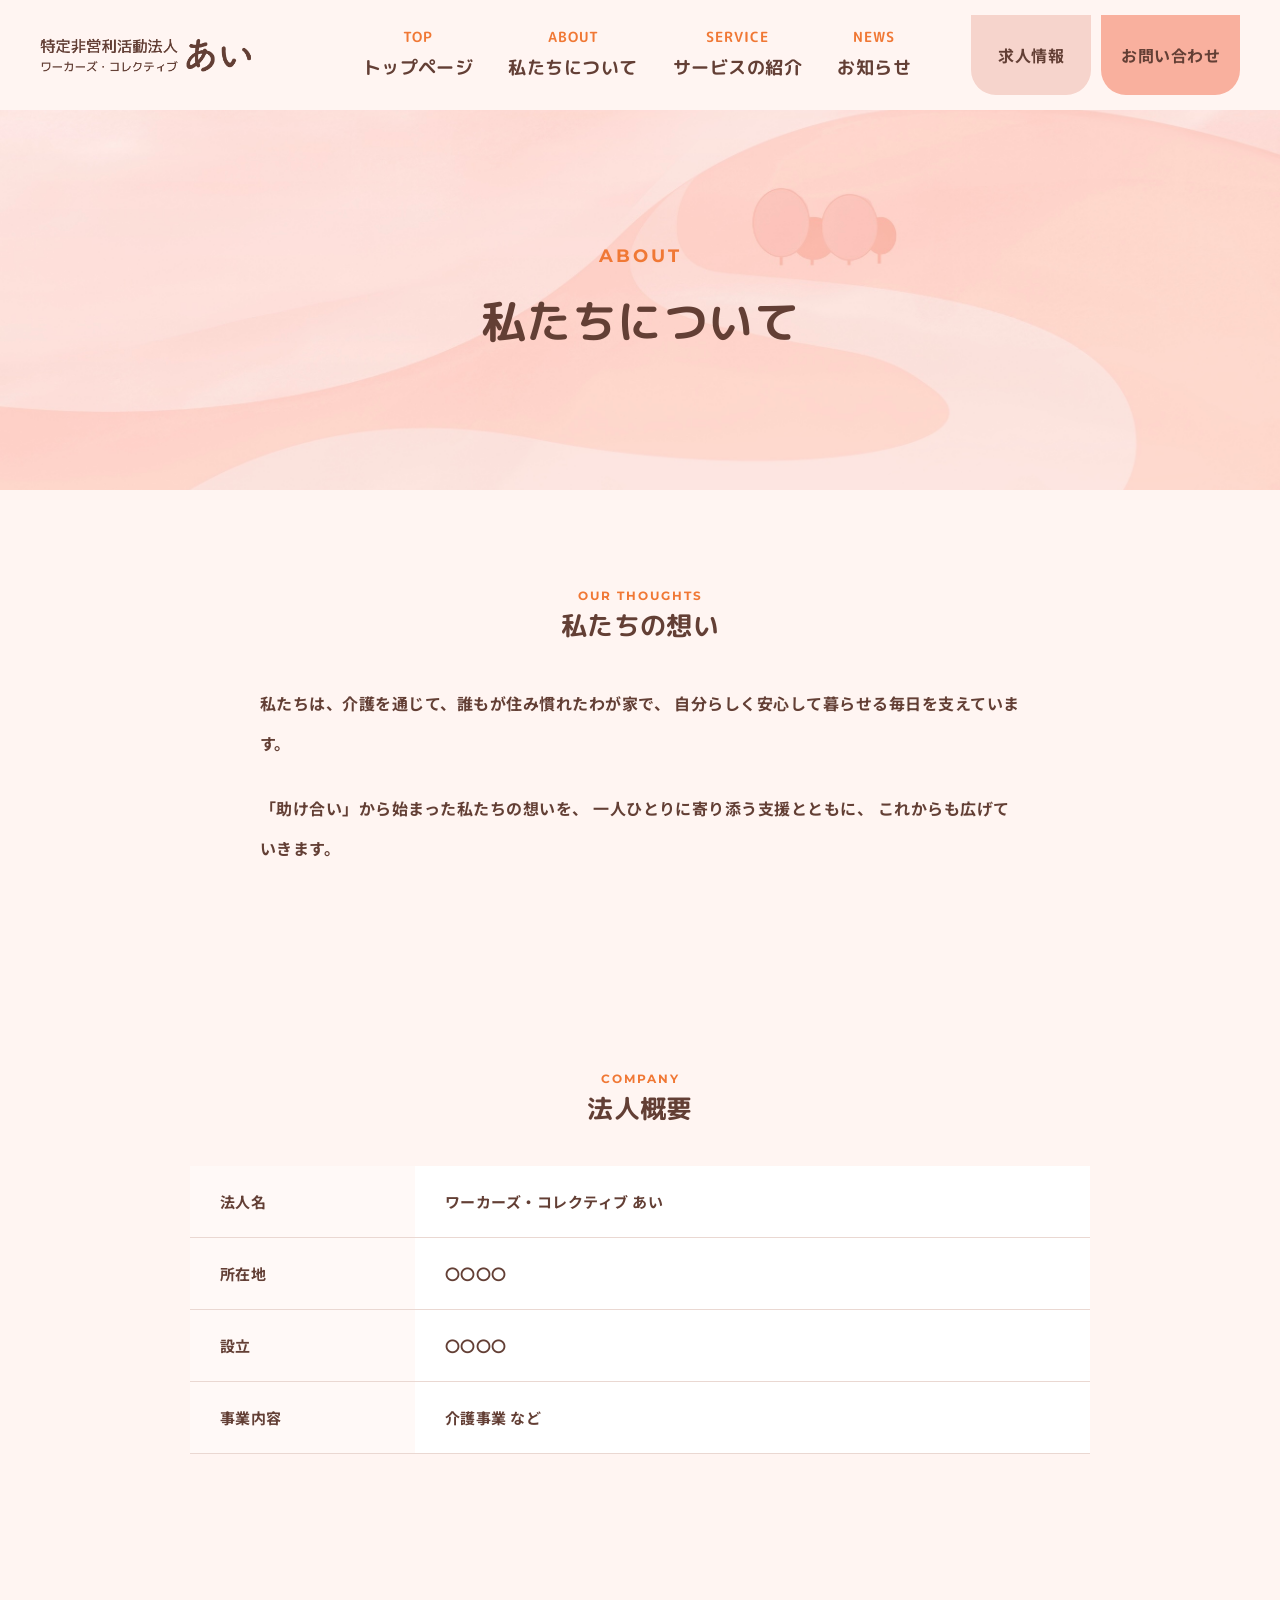
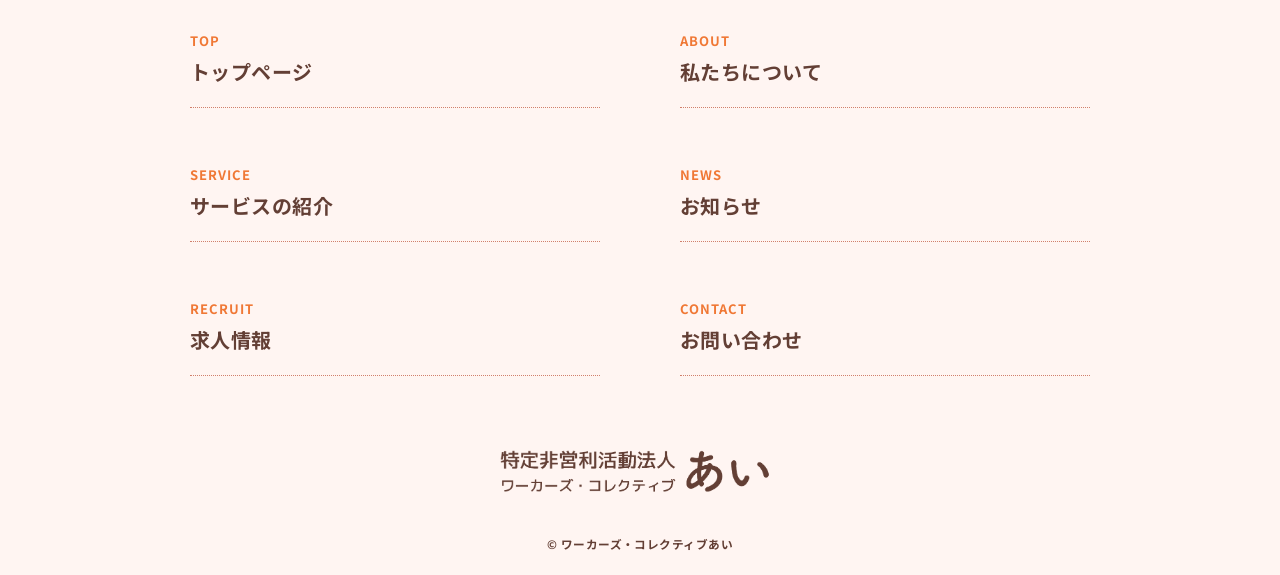
==== about.html @ 305ce53b "11131504" ====
<!DOCTYPE html>
<html>


<head>
    <meta charset="UTF-8">
    <title> 私たちについて | あい | 海老名市の介護サービス</title>
    <meta name="description" content="私たちの想い・事業内容・営業時間・連絡先などを載せています。">
    <meta name="viewport" content="width=device-width">
    <script src="./js/toggle-menu.js"></script>
<script src="./js/fade-in.js" defer></script>
    <link href="./css/common.css" rel="stylesheet">
    <link href="./css/about.css" rel="stylesheet">
    <link href="./css/recruit.css" rel="stylesheet">
    <link rel="preconnect" href="https://fonts.googleapis.com">
    <link rel="preconnect" href="https://fonts.gstatic.com" crossorigin>
<link href="https://fonts.googleapis.com/css2?family=M+PLUS+Rounded+1c:wght@400;500;700&family=Noto+Sans+JP:wght@400;500;700&display=swap" rel="stylesheet">
<link href="https://fonts.googleapis.com/css2?family=Montserrat:wght@400;500;700&family=M+PLUS+Rounded+1c:wght@400;500;700&family=Noto+Sans+JP:wght@400;500;700&display=swap" rel="stylesheet"></head>

<body>


<!-- headerここから -->
<header class="header">
    <div class="header-inner">

        <!-- ロゴ -->
        <a class="header-logo" href="./index.html">
            <img src="./images/index/logo-header.png" alt="あい">
        </a>

        <!-- メニュー本体 -->
        <div class="header-site-menu">
            <nav class="site-menu">
                <ul>
                    <li>
                        <a href="./index.html">
                            <span class="menu-en">TOP</span>
                            <span class="menu-ja">トップページ</span>
                        </a>
                    </li>
                    <li>
                        <a href="./about.html">
                            <span class="menu-en">ABOUT</span>
                            <span class="menu-ja">私たちについて</span>
                        </a>
                    </li>
                    <li>
                        <a href="./service.html">
                            <span class="menu-en">SERVICE</span>
                            <span class="menu-ja">サービスの紹介</span>
                        </a>
                    </li>
                    <li>
                        <a href="./news.html">
                            <span class="menu-en">NEWS</span>
                            <span class="menu-ja">お知らせ</span>
                        </a>
                    </li>
                </ul>
            </nav>
        </div>

        <!-- 求人・お問い合わせボタン -->
        <div class="header-actions">
            <a href="./recruit.html" class="header-action recruit">求人情報</a>
            <a href="./contact.html" class="header-action contact">お問い合わせ</a>

            <!-- スマホ用MENUボタン -->
            <button class="toggle-menu-button" aria-label="メニューを開く" aria-expanded="false">
                <span></span>
                <span></span>
                <span class="menu-label">MENU</span>
            </button>
        </div>

    </div>
</header>
<!-- headerここまで -->


    <!-- mainここから -->

<!-- mainここから -->
<main class="main">

    <!-- ページ上部のイラスト -->
<!-- ページ上部のイラスト・タイトル -->
<section class="about-hero">

    <img
        src="./images/about/bg-about.jpg"
        alt=""
        class="about-hero-image"
    >

    

    <div class="about-hero-title fade-in">
        <span class="about-hero-en fade-in">ABOUT</span>
        <h1>私たちについて</h1>
    </div>

</section>

    <!-- 私たちの想い -->
    <section class="about-message">

        <div class="section-heading fade-in">
            <span class="section-en">OUR THOUGHTS</span>
            <h2>私たちの想い</h2>
        </div>

<div class="about-message-text fade-in">
                <p>
                私たちは、介護を通じて、誰もが住み慣れたわが家で、
                自分らしく安心して暮らせる毎日を支えています。
            </p>

            <p>
                「助け合い」から始まった私たちの想いを、
                一人ひとりに寄り添う支援とともに、
                これからも広げていきます。
            </p>
        </div>

    </section>

    <!-- 法人概要 -->
    <section class="about-company">

        <div class="section-heading fade-in">
            <span class="section-en">COMPANY</span>
            <h2>法人概要</h2>
        </div>

<table class="company-table fade-in">
            <tr>
                <th>法人名</th>
                <td>ワーカーズ・コレクティブ あい</td>
            </tr>
            <tr>
                <th>所在地</th>
                <td>〇〇〇〇</td>
            </tr>
            <tr>
                <th>設立</th>
                <td>〇〇〇〇</td>
            </tr>
            <tr>
                <th>事業内容</th>
                <td>介護事業 など</td>
            </tr>
        </table>

    </section>

</main>
<!-- mainここまで -->

    <!-- mainここまで -->


<!-- footerここから -->
<footer class="footer">

    <!-- サイトマップ -->
    <nav class="footer-sitemap">
        <ul>
            <li>
                <a href="./index.html">
                    <span class="footer-en">TOP</span>
                    <span class="footer-ja">トップページ</span>
                </a>
            </li>

            <li>
                <a href="./about.html">
                    <span class="footer-en">ABOUT</span>
                    <span class="footer-ja">私たちについて</span>
                </a>
            </li>

            <li>
                <a href="./service.html">
                    <span class="footer-en">SERVICE</span>
                    <span class="footer-ja">サービスの紹介</span>
                </a>
            </li>

            <li>
                <a href="./news.html">
                    <span class="footer-en">NEWS</span>
                    <span class="footer-ja">お知らせ</span>
                </a>
            </li>

            <li>
                <a href="./recruit.html">
                    <span class="footer-en">RECRUIT</span>
                    <span class="footer-ja">求人情報</span>
                </a>
            </li>

            <li>
                <a href="./contact.html">
                    <span class="footer-en">CONTACT</span>
                    <span class="footer-ja">お問い合わせ</span>
                </a>
            </li>
        </ul>
    </nav>

    <!-- ロゴ -->
    <a class="footer-logo" href="./index.html">
            <img src="./images/index/logo-header.png" alt="あい">
    </a>

    <!-- コピーライト -->
    <p class="copyright">
        <small>&copy; ワーカーズ・コレクティブあい</small>
    </p>

</footer>
<!-- footerここまで -->
</body>

</html>
---- css/common.css ----
@charset "utf-8";

/* 基本設定 */
*,
::before,
::after {
  padding: 0;
  margin: 0;
  box-sizing: border-box;
}

ul,
ol {
  list-style: none;
}

a {
  color: inherit;
  text-decoration: none;
}

body {
  font-family: "Noto Sans JP", sans-serif;
  font-size: 16px;
  color: #633F35;
  line-height: 1;
  background-color: #FFF5F2;
  font-weight: 700;
  letter-spacing: 0.03em;
}

img {
  max-width: 100%;
}

/* ヘッダー */
.header-inner {
  max-width: 1200px;
  height: 110px;
  margin-left: auto;
  margin-right: auto;
  padding-left: 40px;
  padding-right: 40px;
  display: flex;
  justify-content: space-between;
  align-items: center;
}

.toggle-menu-button {
  display: none;
}

.header-logo {
  display: block;
  width: 220px;
}

.site-menu ul {
  display: flex;
  align-items: center;
}

.site-menu ul li {
  margin-left: 10px;
  margin-right: 10px;
}

/* 右上のボタン共通 */
.site-menu .nav-button {
  display: flex;
  align-items: center;
  justify-content: center;

  height: 80px;
  padding: 0 20px;

  color: #ffffff;
  border-radius: 0 0 30px 30px;

  margin-left: 0;
  margin-right: 0;
}

/* メニュー項目の隙間 */
.site-menu ul {
  display: flex;
  gap: 20px;
}

/* 求人情報 */
.site-menu .recruit {
  background-color: #633F35;
}

/* お問い合わせ */
.site-menu .contact {
  background-color: #FFCC20;
  color: #633F35;
}

/* メニューバー */
.site-menu {
  font-family: "M PLUS Rounded 1c", sans-serif;
    font-weight:600;
}

/* 見出し */
h1,
h2,
h3,
h4 {
  font-family: "M PLUS Rounded 1c", sans-serif;
}

/* メニューバーの文字を折り返さない */
.site-menu a {
  white-space: nowrap;
  font-size: 15px;
}

@media (max-width: 1400px) {
  .site-menu ul li {
    margin-left: 5px;
    margin-right: 5px;
  }

  .site-menu .nav-button {
    padding: 0 12px;
  }
}

/* フッター */
.footer {
  color: #633F35;
  background-color: #FFF5F2;
  padding: 60px 30px 25px;
  display: flex;
  flex-direction: column;
  align-items: center;
}

/* サイトマップ */
.footer-sitemap {
  width: 100%;
  max-width: 1000px;
  margin: 0 auto;
}

.footer-sitemap ul {
  display: flex;
  flex-direction: column;
  width: 100%;
}

.footer-sitemap li {
  width: 100%;
  border-bottom: 5px dotted #d1806c;
}

.footer-sitemap a {
  display: flex;
  flex-direction: column;
  padding: 25px 0;
}

/* 英語の小見出し */
.footer-en {
  color: #F07835;
  font-size: 14px;
  font-weight: bold;
  letter-spacing: 1px;
  margin-bottom: 10px;
}

/* 日本語のタイトル */
.header-site-menu .menu-ja {
    color: #633F35;
    font-size: 18px;
    font-weight: bold;
    line-height: 1.5;
}

/* フッターロゴ */
.footer-logo {
  display: block;
  width: 235px;
  margin-top: 50px;
}

/* コピーライト */
.copyright {
  font-size: 14px;
  font-weight: bold;
  margin-top: 30px;
  text-align: center;
}

/* スマートフォン対応 */
@media (max-width: 1100px) {

  /* ヘッダー */
  .header {
    position: fixed;
    top: 0;
    left: 0;
    width: 100%;
    height: 100px;
    z-index: 100;
    background-color: #ffffff;
  }

  .header-inner {
    display: flex;
    align-items: center;
    justify-content: space-between;
    height: 100px;
    padding: 0 5px 0 15px;
    position: relative;
  }

  /* ロゴ */
  .header-logo {
    display: block;
width: 180px;
    flex-shrink: 1;
  }

  .header-logo img {
    display: block;
    width: 100%;
    height: auto;
  }

  /* 右上の3つのボタン */
  .header-actions {
    display: flex;
    align-items: stretch;
    gap: 4px;
    height: 100px;
    flex-shrink: 0;
    position: relative;
    z-index: 101;
  }

  .header-action,
  .toggle-menu-button {
width: 60px;
    height: 100px;
    display: flex;
    align-items: center;
    justify-content: center;
    flex-direction: column;
    margin: 0;
    padding: 5px;
    border: none;
    border-radius: 0 0 15px 15px;
    color: #ffffff;
    font-size: 11px;
    font-weight: bold;
    text-align: center;
    text-decoration: none;
    box-sizing: border-box;
    cursor: pointer;
  }

  /* 求人情報 */
  .header-action.recruit {
    background-color: #F3A28F;
  }

  /* お問い合わせ */
  .header-action.contact {
    background-color: #E77870;
  }

  /* MENUボタン */
  .toggle-menu-button {
    background-color: #633F35;
    gap: 6px;
  }

  /* MENUボタンの2本線 */
  .toggle-menu-button span:not(.menu-label) {
    display: block;
    width: 22px;
    height: 2px;
    background-color: #ffffff;
    transition: transform 0.3s ease;
  }

  /* MENUの文字 */
  .toggle-menu-button .menu-label {
    display: block;
    font-size: 11px;
    line-height: 1;
  }

  /* メニューを開いたとき、2本線を×にする */
  .toggle-menu-button.is-show span:nth-child(1) {
    transform: translateY(4px) rotate(45deg);
  }

  .toggle-menu-button.is-show span:nth-child(2) {
    transform: translateY(-4px) rotate(-45deg);
  }

  /* MENUをCLOSEに変更 */
  .toggle-menu-button.is-show .menu-label {
    font-size: 0;
  }

  .toggle-menu-button.is-show .menu-label::after {
    content: "CLOSE";
    font-size: 10px;
  }

/* 開いたときのメニュー */
/* メニュー本体 */
.header-site-menu {
    display: block;
    position: fixed;
    top: 110px;
    left: 0;
    right: 0;
    bottom: 0;
    overflow-y: auto;
    background-color: #FFF5F2;
    z-index: 90;
    padding: 40px 16px 25px;

    /* 最初は透明で隠す */
    opacity: 0;
    visibility: hidden;
    pointer-events: none;

    /* ゆっくり透明度を変える */
    transition:
        opacity 0.7s ease,
        visibility 0.7s ease;
}

/* メニューを開いた状態 */
.header-site-menu.is-show {
    opacity: 1;
    visibility: visible;
    pointer-events: auto;
}

/* 白い角丸パネル */
.header-site-menu .site-menu {
    background-color: #ffffff;
    border-radius: 35px;
    padding: 25px 25px 30px;
    min-height: 100%;
}

/* メニュー項目 */
.header-site-menu .site-menu ul {
    display: flex;
    flex-direction: column;
    align-items: stretch;
    gap: 0;
}

/* 各項目 */
.header-site-menu .site-menu li {
    width: 100%;
    text-align: left;
    border-bottom: 5px dotted #d1806c;
}


/* メニューのリンク */
.header-site-menu .site-menu a {
    display: flex;
    flex-direction: column;
    padding: 15px 0;
    text-decoration: none;
}

/* 英語の小見出し */
.header-site-menu .menu-en {
    color: #F07835;
    font-size: 14px;
    font-weight: bold;
    letter-spacing: 1px;
    margin-bottom: 10px;
}

/* 日本語のタイトル */
.header-site-menu .menu-ja {
    color: #633F35;
    font-size: 18px;
    font-weight: bold;
    line-height: 1.5;
}

/* メニュー内の求人・お問い合わせボタンは隠す */
.header-site-menu .nav-button {
    display: none;
}
  /* ヘッダー固定分の余白 */
  main {
    padding-top: 100px;
  }

/* フッター */
.footer {
  padding: 40px 25px 20px;
}

.footer-logo {
  width: 180px;
  margin-top: 40px;
}

.footer-en {
  font-size: 12px;
}

.footer-ja {
  font-size: 20px;
}

.copyright {
  font-size: 12px;
  margin-top: 25px;
}
}


/* フッター：サイトマップ */
.footer-sitemap {
  width: 100%;
  max-width: 1000px;
  margin: 0 auto;
}

.footer-sitemap ul {
  display: grid;
  grid-template-columns: 1fr 1fr;
  column-gap: 60px;
  row-gap: 40px;
  width: 100%;
}

.footer-sitemap li {
  position: relative;
  border-bottom: 1px dotted #d1806c;
}

.footer-sitemap a {
  display: flex;
  flex-direction: column;
  padding: 20px 0;
}

/* 英語の見出し */
.footer-en {
  color: #F07835;
  font-size: 14px;
  font-weight: bold;
  letter-spacing: 1px;
  margin-bottom: 10px;
}

/* 日本語の見出し */
.footer-ja {
  color: #633F35;
  font-size: 23px;
  font-weight: bold;
  line-height: 1.5;
}

/* フッターロゴ */
.footer-logo {
  display: block;
  width: 280px;
  max-width: 80%;
  margin: 60px auto 0;
}

.footer-logo img {
  display: block;
  width: 100%;
  height: auto;
}

/* コピーライト */
.copyright {
  margin-top: 30px;
  text-align: center;
  font-size: 14px;
}

/* スマートフォン */
@media (max-width: 800px) {
  .footer {
    padding: 40px 25px 20px;
  }

  .footer-sitemap ul {
    column-gap: 25px;
    row-gap: 25px;
  }

  .footer-sitemap a {
    padding: 15px 0;
  }

  .footer-en {
    font-size: 12px;
  }

  .footer-ja {
    font-size: 16px;
  }

  .footer-logo {
    width: 220px;
    margin-top: 40px;
  }

  .copyright {
    font-size: 12px;
  }
}

/* フッターのサイトマップ調整 */
.footer-sitemap {
  max-width: 1350px;
  width: 100%;
}

/* 左右2列の幅と間隔 */
.footer-sitemap ul {
  grid-template-columns: 1fr 1fr;
  column-gap: 80px;
}

/* 英語の見出し */
.footer-en {
  font-size: 13px;
}

/* 日本語の見出し */
.footer-ja {
  font-size: 20px;
}

/* スマホ表示 */
@media (max-width: 800px) {
  .footer-sitemap {
    width: 100%;
  }

  .footer-sitemap ul {
    column-gap: 20px;
  }

  .footer-ja {
    font-size: 16px;
  }
}

/* フッターのサイトマップ：左右に余白を戻す */
.footer-sitemap {
  width: calc(100% - 80px);
  max-width: 900px;
  margin-left: auto;
  margin-right: auto;
}

/* スマホ */
@media (max-width: 800px) {
  .footer-sitemap {
    width: calc(100% - 40px);
  }
}

/* PC版ヘッダー */
@media (min-width: 1101px) {

  /* ヘッダー全体 */
  .header-inner {
    display: flex;
    align-items: center;
    justify-content: space-between;

    width: 100%;
    max-width: 1800px;
    height: 110px;

    margin: 0 auto;
    padding: 0 40px;
    gap: 25px;
  }

  /* ロゴ */
  .header-logo {
    display: block;
    width: 220px;
    flex-shrink: 0;
  }

  .header-logo img {
    display: block;
    width: 100%;
    height: auto;
  }

/* PC版メニュー本体 */
.header-site-menu {
  display: block;
  flex: 1;
  min-width: 0;
}

  /* メニュー項目 */
  .header-site-menu .site-menu ul {
    display: flex;
    align-items: center;
    justify-content: space-around;
    gap: 20px;
  }

  /* メニューリンク */
  .header-site-menu .site-menu a {
    display: flex;
    flex-direction: column;
    align-items: center;
    justify-content: center;

    white-space: nowrap;
    font-size: 16px;
  }

  /* 英語の見出し */
  .header-site-menu .menu-en {
    color: #F07835;
    font-size: 14px;
    font-weight: 700;
    letter-spacing: 1px;
    margin-bottom: 10px;
  }

  /* 日本語の見出し */
  .header-site-menu .menu-ja {
    color: #633F35;
    font-size: 18px;
    font-weight: 700;
    line-height: 1.5;
  }

/* PC版：求人・お問い合わせボタンを表示 */
.header-actions {
  display: flex;
  align-items: center;
  gap: 10px;
  flex-shrink: 0;
}

  /* PC用の求人・お問い合わせボタン */
  .header-site-menu .nav-button {
    display: flex;
    align-items: center;
    justify-content: center;

    height: 80px;
    padding: 0 20px;

    white-space: nowrap;
    font-size: 16px;

    border-radius: 0 0 30px 30px;
  }

  /* 求人情報 */
  .header-site-menu .nav-button.recruit {
    background-color: #633F35;
    color: #ffffff;
  }

  /* お問い合わせ */
  .header-site-menu .nav-button.contact {
    background-color: #FFCC20;
    color: #633F35;
  }

  /* PCではMENUボタンを非表示 */
  .toggle-menu-button {
    display: none;
  }

}

/* スマホ：メニュー内の求人・お問い合わせボタンを非表示 */
@media (max-width: 1100px) {
  .header-site-menu .nav-button {
    display: none !important;
  }
}



/* PC版：求人・お問い合わせボタン */
@media (min-width: 1101px) {
  .header-site-menu .nav-button {
    display: flex;
  }
}

/* スマホ版：スマホ用ボタンを表示 */
@media (max-width: 1100px) {
  .header-actions {
    display: flex;
  }

  .header-site-menu .nav-button {
    display: none !important;
  }
}

/* PC版：求人情報・お問い合わせボタン */
@media (min-width: 1101px) {

  .header-actions {
    display: flex;
    align-items: center;
    gap: 10px;
  }

  .header-action {
    display: flex;
    align-items: center;
    justify-content: center;

    height: 80px;
    min-width: 120px;
    padding: 0 20px;

    border-radius: 0 0 25px 25px;

    font-size: 16px;
    font-weight: bold;
    white-space: nowrap;
  }

  /* 求人情報 */
  .header-action.recruit {
    background-color: #F6D4CC;
    color:#633F35;
  }

  /* お問い合わせ */
  .header-action.contact {
    background-color: #F9B09E;
    color: #633F35;
  }

}

/* PC版：メニュー部分を横スクロール可能にする */
@media (min-width: 1101px) {

  .header-site-menu {
    flex: 0 1 auto;
    min-width: 0;
    margin-left: auto;
    margin-right: 30px;

    overflow-x: auto;
    overflow-y: hidden;

    /* スクロールバーを非表示 */
    scrollbar-width: none;
  }

  /* Chrome・Edgeなど */
  .header-site-menu::-webkit-scrollbar {
    display: none;
  }

.header-site-menu .site-menu ul {
    display: flex;
    justify-content: flex-start;
    gap: 25px;

    width: max-content;
    min-width: 0;
    flex-wrap: nowrap;
}

  .header-site-menu .site-menu li {
    flex-shrink: 0;
  }

}
---- css/about.css ----
@charset "utf-8";

.title {
  height: 310px;
  background-image: url(../images/about/bg-main2.jpg);
  background-repeat: no-repeat;
  background-size: cover;
  display: flex;
  flex-direction: column;
  justify-content: center;
  align-items: center;
  color: #4211ae;
  text-shadow: 1px 1px 10px #dde7eb;
}

.title h1 {
  font-size: 32px;
  font-weight: bold;
}

.title p {
  font-size: 14px;
  margin-top: 15px;
}

.about {
  display: flex;
  justify-content: space-between;
  width: 930px;
  max-width: 90%;
  margin-top: 100px;
  margin-left: auto;
  margin-right: auto;
  margin-bottom: 100px;
}

.about img {
  width: 456px;
  height: 546px;
}

.about-text {
  max-width: 500px;
  margin-right: 40px;
  margin-top: 15px;
}

.about-text h2 {
  font-size: 22px;
  font-weight: bold;
}

.about-text h2::after {
  content: '';
  display: block;
  width: 36px;
  height: 3px;
  background-color: #230484;
  margin-top: 20px;
}

.about-text p {
  font-size: 15px;
  line-height: 27px;
  margin-top: 25px;
}

@media (max-width: 800px) {
  .about {
    margin-right: 0;
    display: block;
    margin-top: 100px;
  }

  .about-text {
    margin-top: 50px;
    margin-bottom: 50px;
  }

  .about img {
    width: 90%;
    height: auto;
  }

  .about-text p {
    margin-top: 30px;
  }
}


/* =========================
   ページ上部のイラスト・タイトル
========================= */

.about-hero {
    position: relative;
    width: 100%;
    height: 380px;
    overflow: hidden;
}

.about-hero img {
    width: 100%;
    height: 100%;
    object-fit: cover;
    object-position: center;
    display: block;
}

/* タイトル */
.about-hero-title {
    position: absolute;
    top: 50%;
    left: 50%;
    transform: translate(-50%, calc(-50% + 30px));
    z-index: 2;
    width: 90%;
    text-align: center;
    color: #633F35;
}

/* 英語タイトル */
.about-hero-en {
    display: block;
    font-family: 'Montserrat', sans-serif;
    font-size: 18px;
    font-weight: 700;
    letter-spacing: 3px;
    margin-bottom: 25px;
    color:#F07835;
}


/* 日本語タイトル */
.about-hero-title h1 {
    font-family: 'M PLUS Rounded 1c', sans-serif;
    font-size: clamp(30px, 3.5vw, 52px);
    font-weight: 700;
    line-height: 1.4;
}

/* =========================
   セクション共通
========================= */

.section-heading {
    text-align: center;
    margin-bottom: 45px;
    color: #633F35;
}

.section-en {
    display: block;
    font-family: 'Montserrat', sans-serif;
    font-size: 12px;
    letter-spacing: 2px;
    color: #F07835;
    margin-bottom: 10px;
}

.section-heading h2 {
    font-family: 'M PLUS Rounded 1c', sans-serif;
    font-size: 26px;
    font-weight: 700;
}


/* =========================
   私たちの想い
========================= */

.about-message {
    max-width: 900px;
    width: 90%;
    margin: 0 auto;
    padding: 100px 0 100px;
}

.about-message-text {
    max-width: 760px;
    margin: 0 auto;
    color: #633F35;
    font-size: 16px;
    line-height: 2.5;
}

.about-message-text p {
    margin-bottom: 25px;
}


/* =========================
   法人概要
========================= */

.about-company {
    background-color: #FFF5F2;
    padding: 80px 20px 100px;
}

.company-table {
    width: 100%;
    max-width: 900px;
    margin: 0 auto;
    border-collapse: collapse;
    color: #633F35;
    background-color: #fff;
}

.company-table th,
.company-table td {
    padding: 22px 30px;
    border-bottom: 1px solid #EAD8D2;
    text-align: left;
    font-size: 15px;
    line-height: 1.8;
}

.company-table th {
    width: 25%;
    font-weight: 700;
    background-color: #FFF9F7;
}


/* =========================
   スマートフォン
========================= */

@media (max-width: 800px) {

    /* 上部イラスト */
    .about-hero {
        height: 260px;
    }

.about-hero-title {
    left: 50%;
    top: 55%;
    transform: translate(-50%, -50%);
}
    .about-hero-en {
        font-size: 13px;
        margin-bottom: 15px;
    }

    .about-hero-en::before {
        width: 9px;
        height: 9px;
        margin-right: 10px;
    }

    .about-hero-title h1 {
        font-size: clamp(28px, 7vw, 40px);
    }

    /* 私たちの想い */
    .about-message {
        padding: 45px 0 65px;
    }

    .section-heading {
        margin-bottom: 30px;
    }

    .section-heading h2 {
        font-size: 22px;
    }

    .about-message-text {
        font-size: 14px;
        line-height: 2.3;
    }

    /* 法人概要 */
    .about-company {
        padding: 60px 5% 70px;
    }

    .company-table th,
    .company-table td {
        display: block;
        width: 100%;
        padding: 13px 18px;
        font-size: 14px;
    }

    .company-table th {
        border-bottom: none;
        padding-bottom: 5px;
    }

    .company-table td {
        padding-top: 5px;
    }
}
/* =========================
   フェードインアニメーション
========================= */

.fade-in {
    opacity: 0;
    transform: translateY(20px);
    transition: opacity 1.8s ease, transform 1.8s ease;
}

.fade-in.show {
    opacity: 1;
    transform: translateY(0);
}

/* ページ上部のタイトル専用 */
.about-hero-title.fade-in {
    transform: translate(-50%, calc(-50% + 20px));
}

.about-hero-title.fade-in.show {
    opacity: 1;
    transform: translate(-50%, -50%);
}
---- css/recruit.css ----
.recruit-message {
    max-width: 900px;
    width: 90%;
    margin: 0 auto;
    padding: 80px 0 120px;
}

.recruit-message-text {
    max-width: 700px;
    margin: 50px auto;
    text-align: center;
    line-height: 2.2;
}

.recruit-message-text p {
    margin-bottom: 20px;
}

.recruit-link {
    max-width: 650px;
    margin: 60px auto 0;
    padding: 40px 20px;
    background: #FFF5F2;
    border-radius: 20px;
    text-align: center;
}

.recruit-link p {
    margin-bottom: 25px;
    line-height: 1.9;
}

.recruit-button {
    display: inline-flex;
    align-items: center;
    justify-content: center;
    gap: 15px;
    padding: 18px 35px;
    background: #633F35;
    color: #fff;
    border-radius: 50px;
    text-decoration: none;
    font-weight: 500;
    transition: opacity 0.3s;
}

.recruit-button:hover {
    opacity: 0.8;
}

@media (max-width: 768px) {
    .recruit-message {
        padding: 60px 0 80px;
    }

    .recruit-message-text {
        margin: 35px auto;
        text-align: left;
    }

    .recruit-link {
        padding: 30px 15px;
    }

    .recruit-button {
        width: 100%;
        box-sizing: border-box;
        padding: 16px 15px;
    }
}

/* =========================
   求人ページ：スマートフォン
========================= */

@media (max-width: 800px) {

    /* ファーストビューの高さ */
    .about-hero {
        height: 380px;
    }

    /* イラストの表示位置 */
    .about-hero img {
        object-position: center top;
    }

}


/* 求人ページ：タイトル位置の調整 */
@media (max-width: 800px) {

    .about-hero-title {
        top: 62%;
    }

}
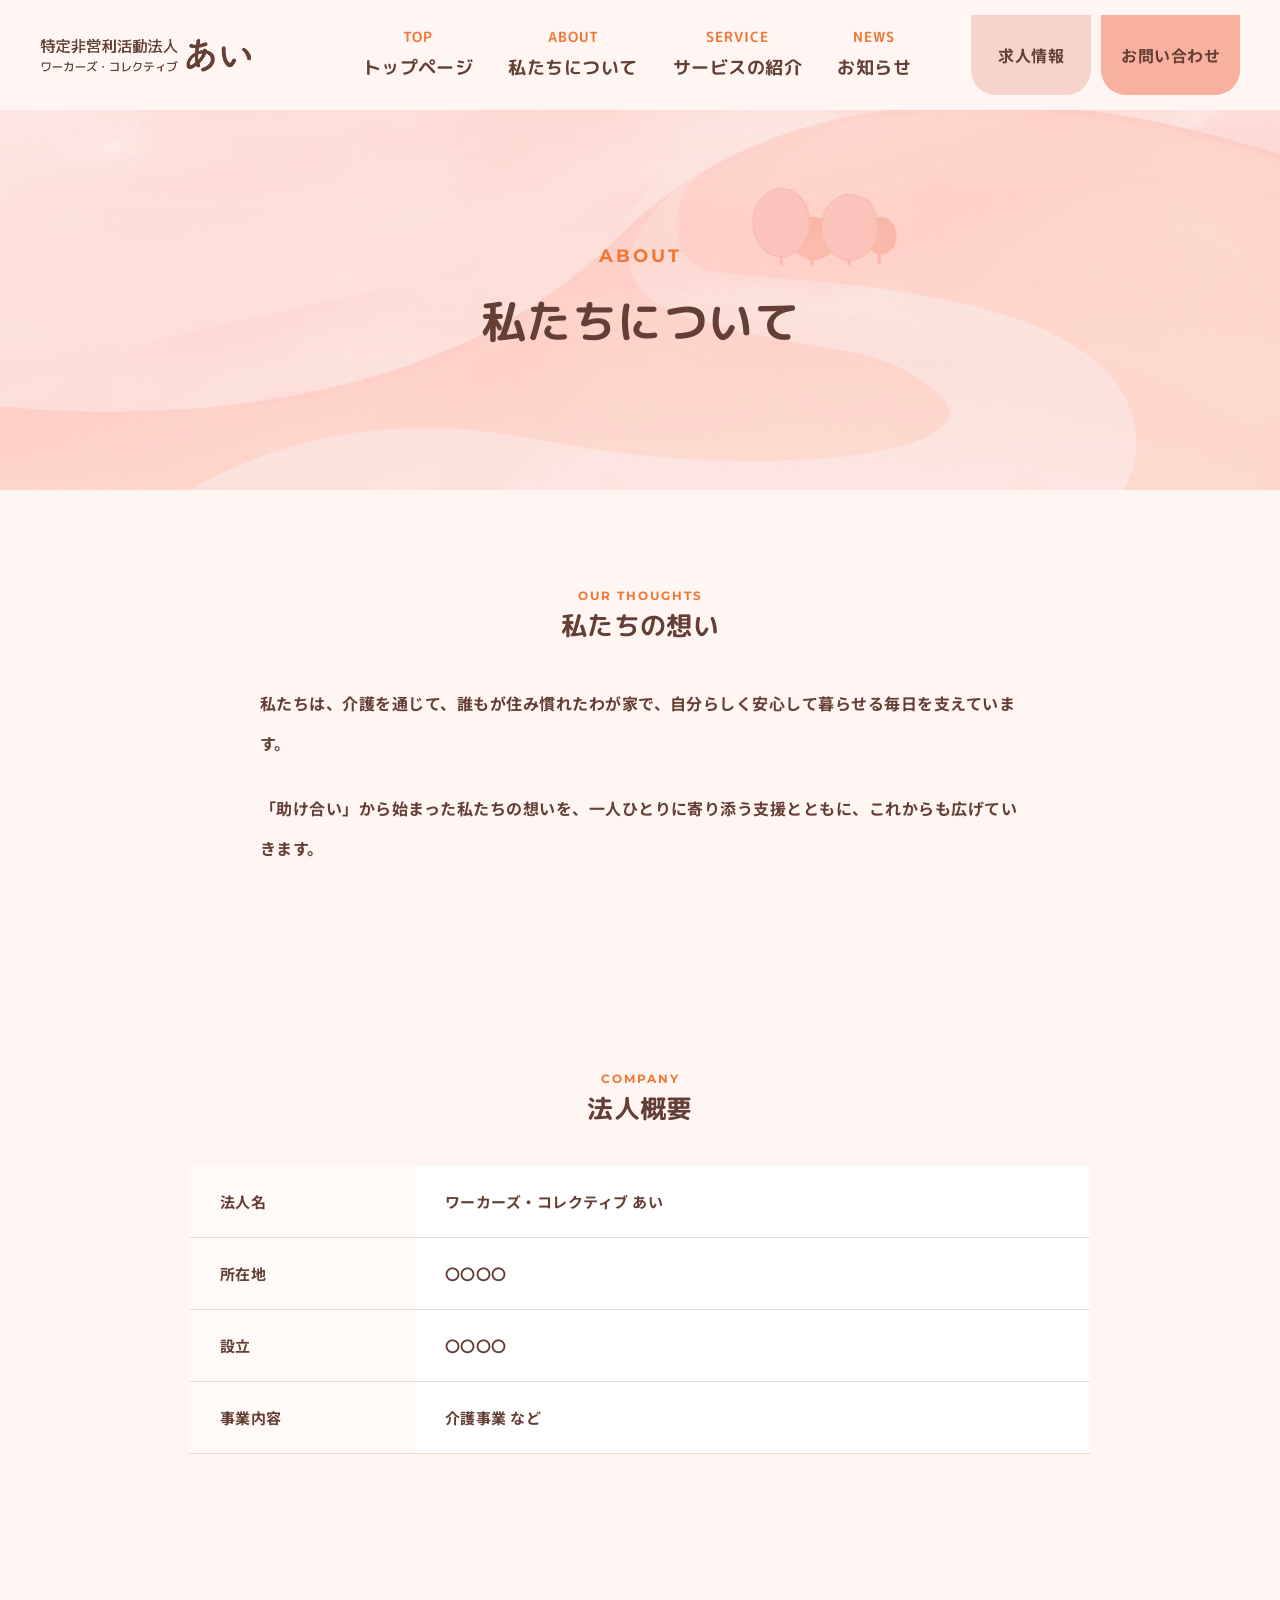
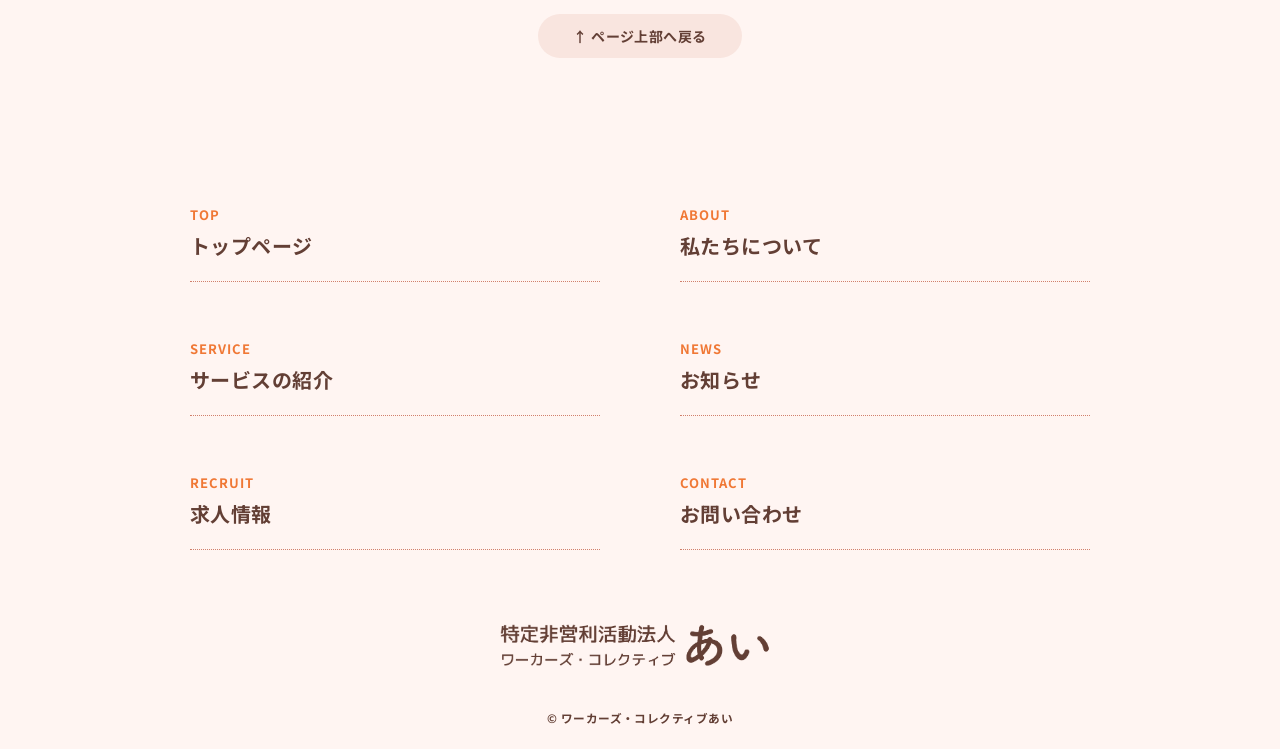
==== commit 120c7721: "11131552" ====
--- a/about.html
+++ b/about.html
@@ -21,7 +21,7 @@
 
 
 <!-- headerここから -->
-<header class="header">
+<header class="header" id="top">
     <div class="header-inner">
 
         <!-- ロゴ -->
@@ -94,7 +94,7 @@
         class="about-hero-image"
     >
 
-    
+
 
     <div class="about-hero-title fade-in">
         <span class="about-hero-en fade-in">ABOUT</span>
@@ -113,14 +113,11 @@
 
 <div class="about-message-text fade-in">
                 <p>
-                私たちは、介護を通じて、誰もが住み慣れたわが家で、
-                自分らしく安心して暮らせる毎日を支えています。
+                私たちは、介護を通じて、誰もが住み慣れたわが家で、自分らしく安心して暮らせる毎日を支えています。
             </p>
 
             <p>
-                「助け合い」から始まった私たちの想いを、
-                一人ひとりに寄り添う支援とともに、
-                これからも広げていきます。
+                「助け合い」から始まった私たちの想いを、一人ひとりに寄り添う支援とともに、これからも広げていきます。
             </p>
         </div>
 
@@ -154,6 +151,13 @@
         </table>
 
     </section>
+
+<!-- TOPへ戻るボタン -->
+<div class="page-top">
+    <a href="#top">
+         ↑ ページ上部へ戻る
+    </a>
+</div>
 
 </main>
 <!-- mainここまで -->
--- a/css/common.css
+++ b/css/common.css
@@ -797,3 +797,48 @@
 
 }
 
+/* =========================
+   TOPへ戻るボタン
+========================= */
+
+.page-top {
+    display: flex;
+    justify-content: center;
+    padding: 60px 0 70px;
+    background-color: #FFF5F2;
+}
+
+.page-top a {
+    display: inline-flex;
+    align-items: center;
+    justify-content: center;
+    gap: 12px;
+    min-width: 190px;
+    padding: 15px 35px;
+    background-color: #F9E5DF;
+    color: #633F35;
+    border-radius: 50px;
+    font-size: 14px;
+    font-weight: 700;
+    text-decoration: none;
+    transition: background-color 0.3s, transform 0.3s;
+}
+
+.page-top a:hover {
+    background-color: #F6D4CC;
+    transform: translateY(-3px);
+}
+
+/* スマートフォン */
+@media (max-width: 768px) {
+
+    .page-top {
+        padding: 40px 0 50px;
+    }
+
+    .page-top a {
+        min-width: 160px;
+        padding: 13px 28px;
+        font-size: 13px;
+    }
+}
--- a/css/about.css
+++ b/css/about.css
@@ -317,4 +317,25 @@
 .about-hero-title.fade-in.show {
     opacity: 1;
     transform: translate(-50%, -50%);
+}
+
+/* ABOUT・SERVICE 本文の横幅統一 */
+@media (max-width: 800px) {
+
+    .about-message {
+        width: 90%;
+        max-width: none;
+        margin-left: auto;
+        margin-right: auto;
+        box-sizing: border-box;
+    }
+
+    .about-message-text {
+        width: 100%;
+        max-width: none;
+        margin-left: 0;
+        margin-right: 0;
+        box-sizing: border-box;
+    }
+
 }
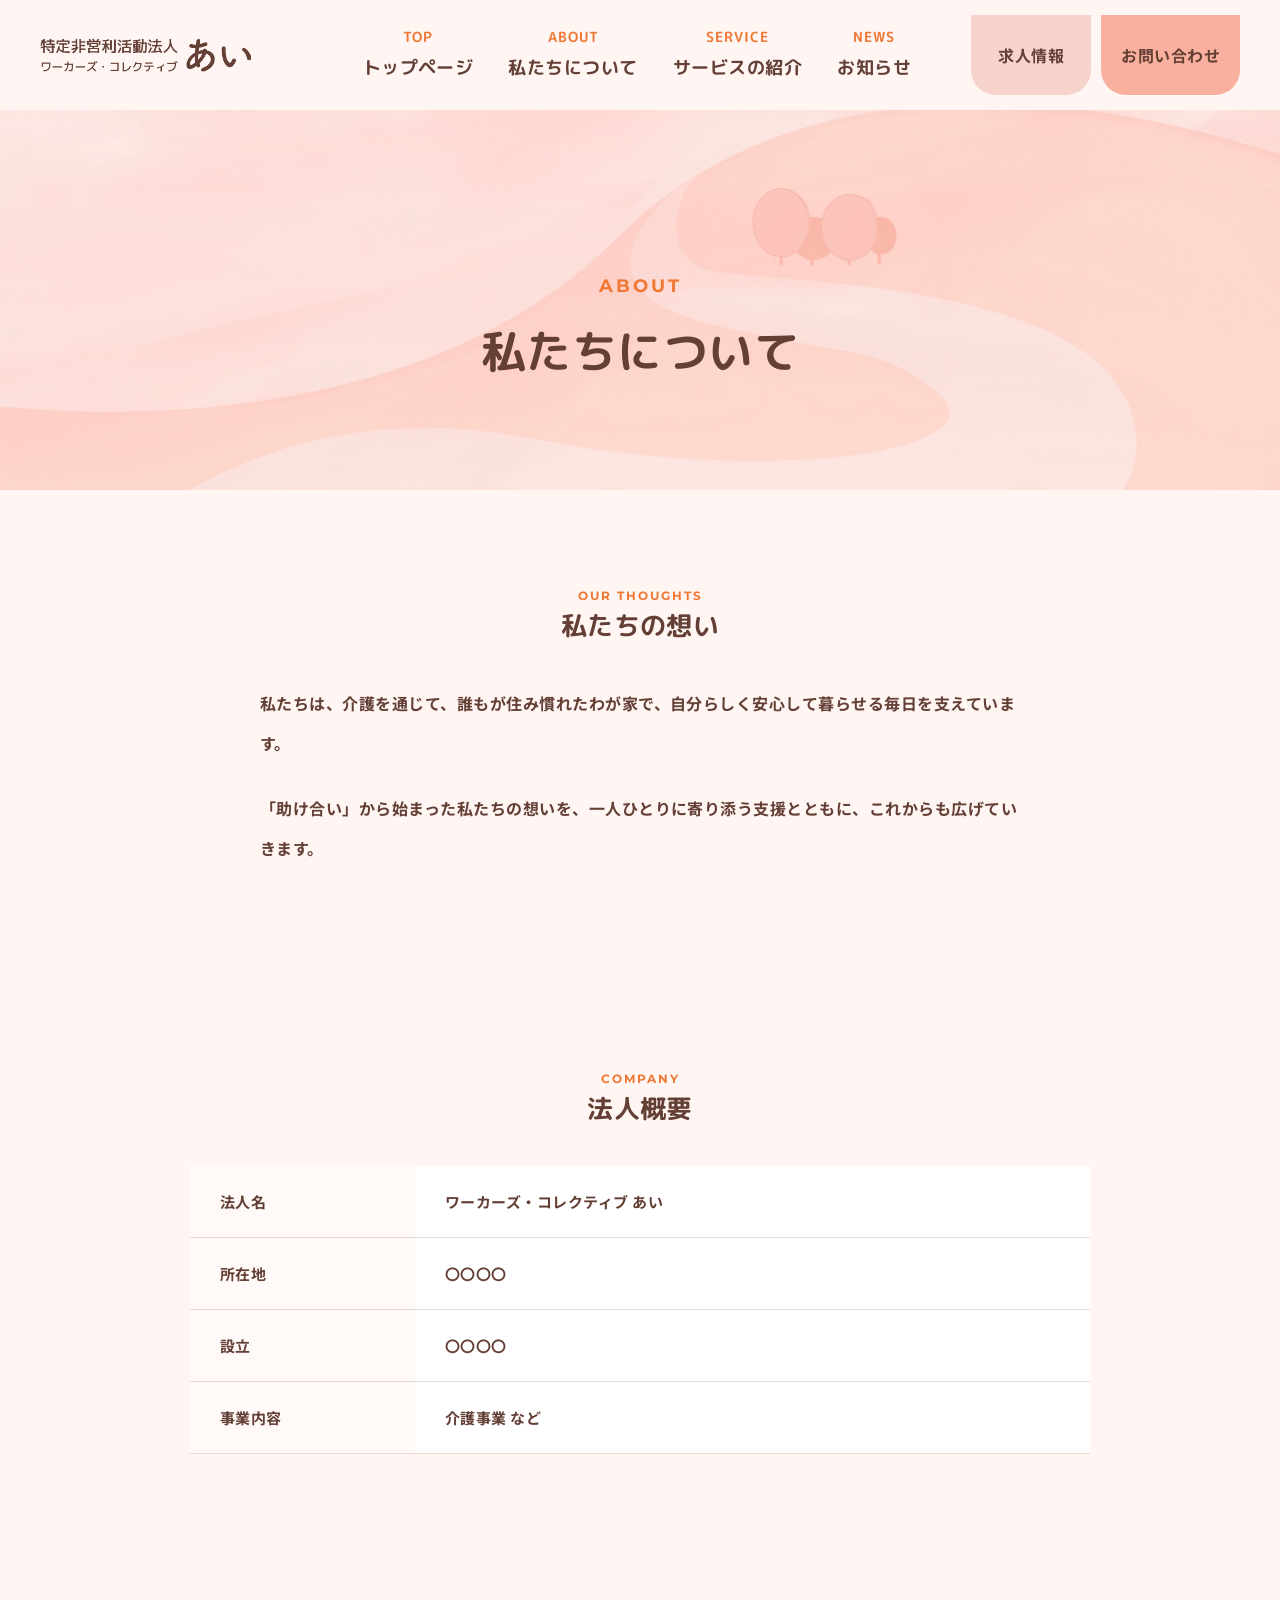
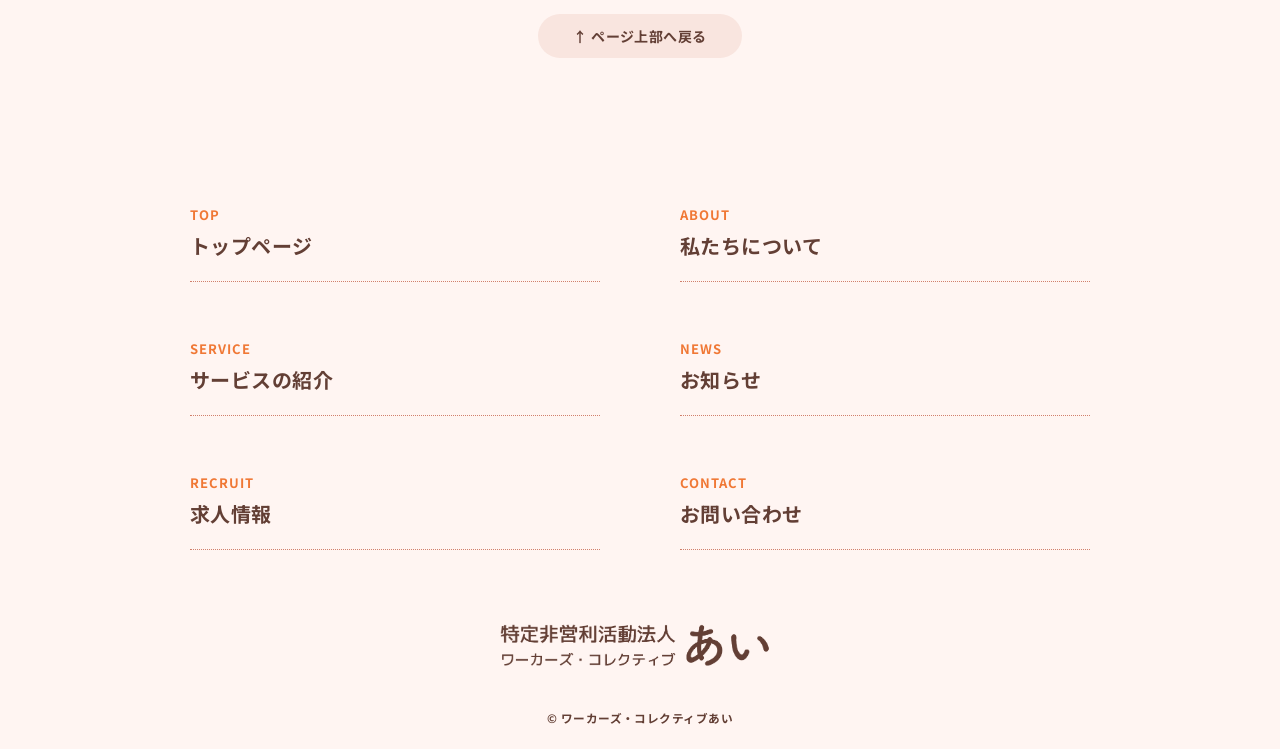
==== commit f0f22109: "11131714" ====
--- a/about.html
+++ b/about.html
@@ -8,7 +8,6 @@
     <meta name="description" content="私たちの想い・事業内容・営業時間・連絡先などを載せています。">
     <meta name="viewport" content="width=device-width">
     <script src="./js/toggle-menu.js"></script>
-<script src="./js/fade-in.js" defer></script>
     <link href="./css/common.css" rel="stylesheet">
     <link href="./css/about.css" rel="stylesheet">
     <link href="./css/recruit.css" rel="stylesheet">
@@ -96,8 +95,8 @@
 
 
 
-    <div class="about-hero-title fade-in">
-        <span class="about-hero-en fade-in">ABOUT</span>
+    <div class="about-hero-title ">
+        <span class="about-hero-en ">ABOUT</span>
         <h1>私たちについて</h1>
     </div>
 
@@ -106,12 +105,12 @@
     <!-- 私たちの想い -->
     <section class="about-message">
 
-        <div class="section-heading fade-in">
+        <div class="section-heading ">
             <span class="section-en">OUR THOUGHTS</span>
             <h2>私たちの想い</h2>
         </div>
 
-<div class="about-message-text fade-in">
+<div class="about-message-text ">
                 <p>
                 私たちは、介護を通じて、誰もが住み慣れたわが家で、自分らしく安心して暮らせる毎日を支えています。
             </p>
@@ -126,12 +125,12 @@
     <!-- 法人概要 -->
     <section class="about-company">
 
-        <div class="section-heading fade-in">
+        <div class="section-heading ">
             <span class="section-en">COMPANY</span>
             <h2>法人概要</h2>
         </div>
 
-<table class="company-table fade-in">
+<table class="company-table ">
             <tr>
                 <th>法人名</th>
                 <td>ワーカーズ・コレクティブ あい</td>
--- a/css/about.css
+++ b/css/about.css
@@ -294,48 +294,3 @@
         padding-top: 5px;
     }
 }
-/* =========================
-   フェードインアニメーション
-========================= */
-
-.fade-in {
-    opacity: 0;
-    transform: translateY(20px);
-    transition: opacity 1.8s ease, transform 1.8s ease;
-}
-
-.fade-in.show {
-    opacity: 1;
-    transform: translateY(0);
-}
-
-/* ページ上部のタイトル専用 */
-.about-hero-title.fade-in {
-    transform: translate(-50%, calc(-50% + 20px));
-}
-
-.about-hero-title.fade-in.show {
-    opacity: 1;
-    transform: translate(-50%, -50%);
-}
-
-/* ABOUT・SERVICE 本文の横幅統一 */
-@media (max-width: 800px) {
-
-    .about-message {
-        width: 90%;
-        max-width: none;
-        margin-left: auto;
-        margin-right: auto;
-        box-sizing: border-box;
-    }
-
-    .about-message-text {
-        width: 100%;
-        max-width: none;
-        margin-left: 0;
-        margin-right: 0;
-        box-sizing: border-box;
-    }
-
-}
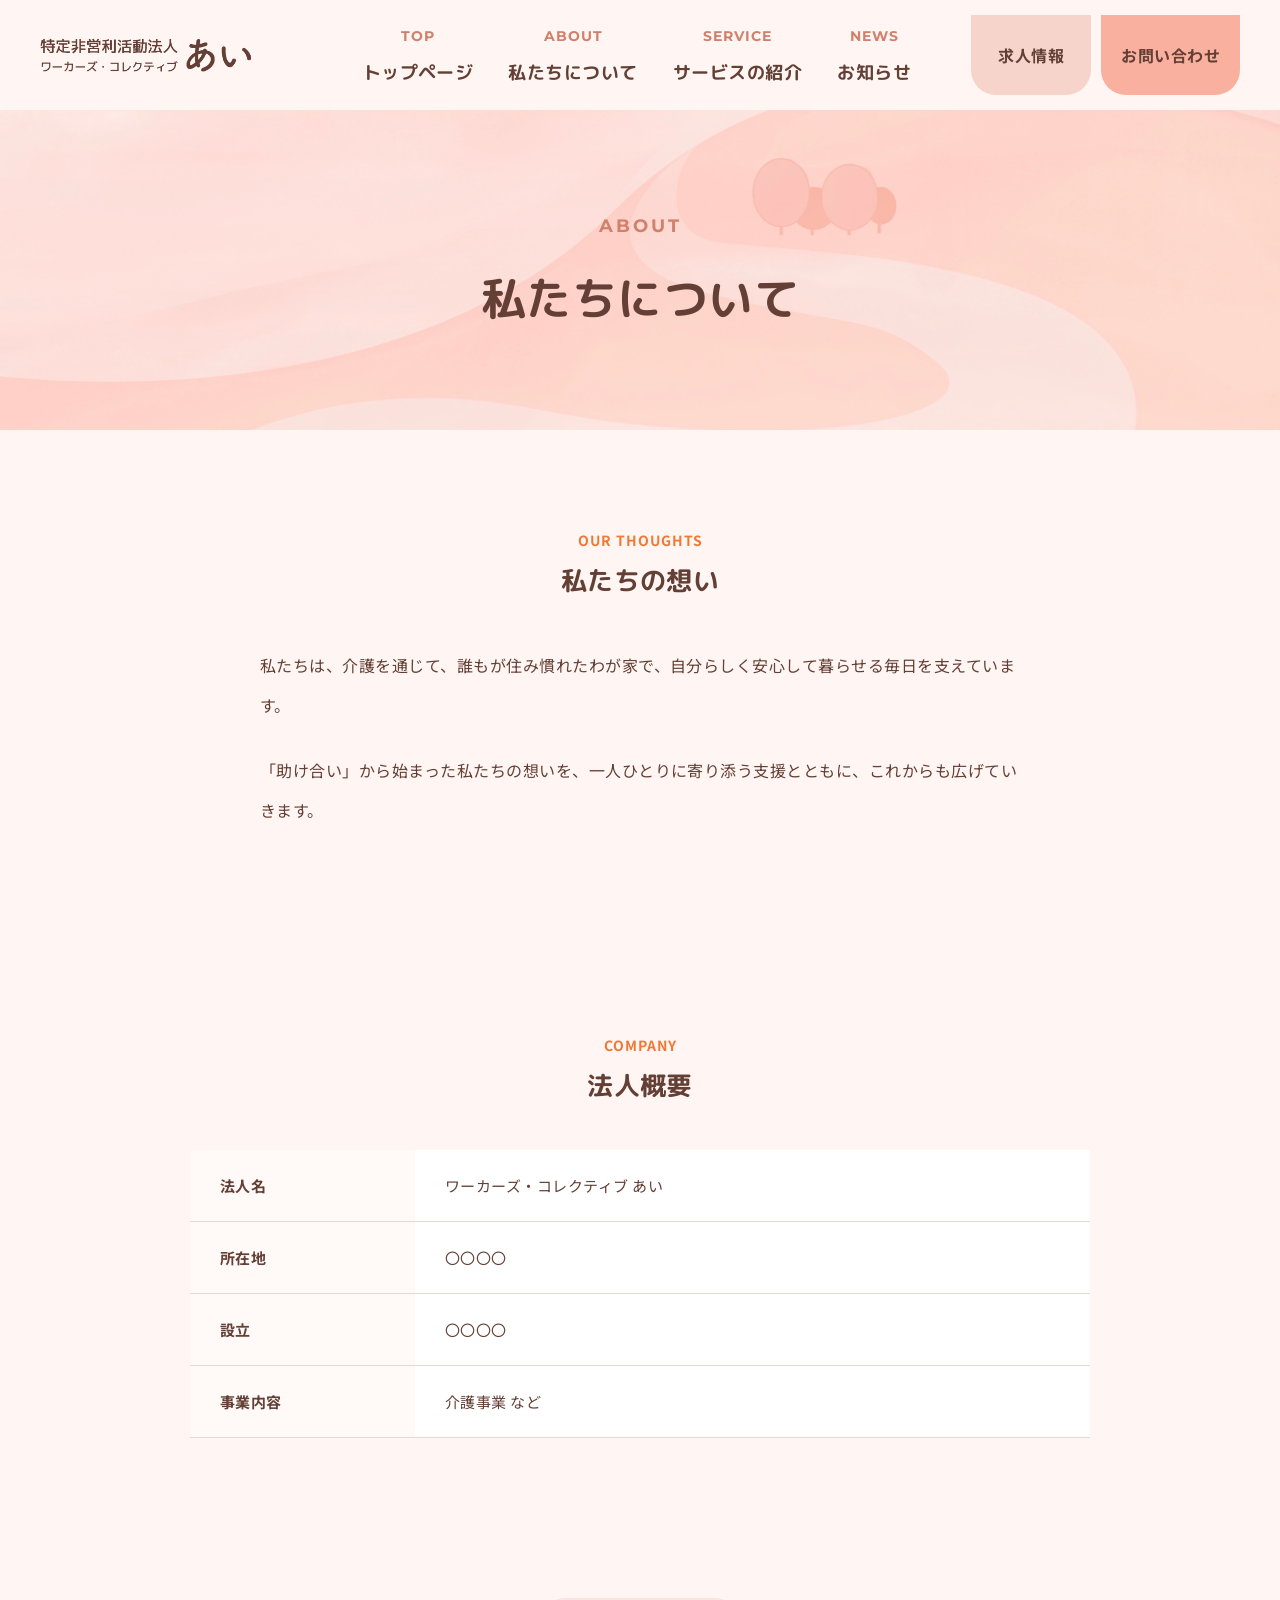
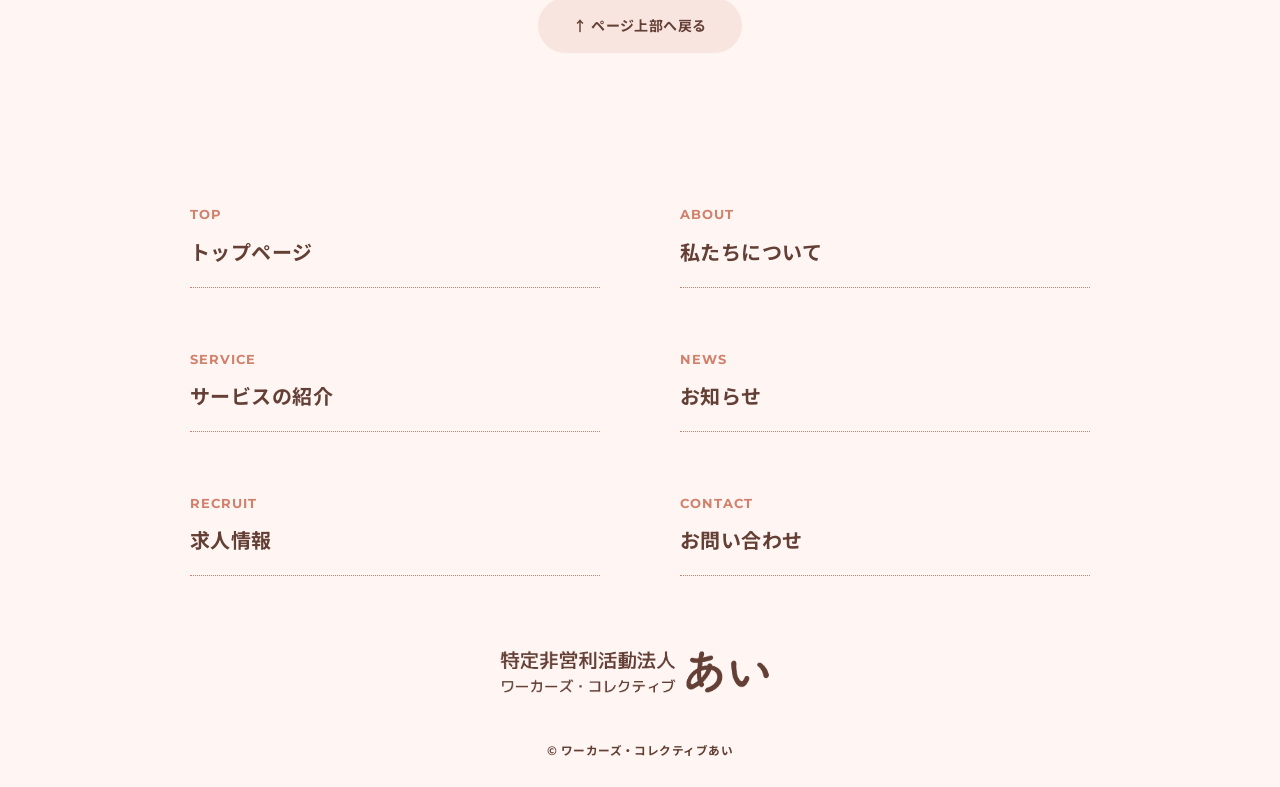
==== commit 133241a9: "11271533" ====
--- a/about.html
+++ b/about.html
@@ -4,17 +4,17 @@
 
 <head>
     <meta charset="UTF-8">
+    <link rel="preconnect" href="https://fonts.googleapis.com">
+    <link rel="preconnect" href="https://fonts.gstatic.com" crossorigin>
+    <link href="https://fonts.googleapis.com/css2?family=M+PLUS+Rounded+1c:wght@400;500;700&family=Noto+Sans+JP:wght@400;500;700&family=Montserrat:wght@400;500;700&display=swap" rel="stylesheet">
+    
     <title> 私たちについて | あい | 海老名市の介護サービス</title>
     <meta name="description" content="私たちの想い・事業内容・営業時間・連絡先などを載せています。">
     <meta name="viewport" content="width=device-width">
     <script src="./js/toggle-menu.js"></script>
     <link href="./css/common.css" rel="stylesheet">
     <link href="./css/about.css" rel="stylesheet">
-    <link href="./css/recruit.css" rel="stylesheet">
-    <link rel="preconnect" href="https://fonts.googleapis.com">
-    <link rel="preconnect" href="https://fonts.gstatic.com" crossorigin>
-<link href="https://fonts.googleapis.com/css2?family=M+PLUS+Rounded+1c:wght@400;500;700&family=Noto+Sans+JP:wght@400;500;700&display=swap" rel="stylesheet">
-<link href="https://fonts.googleapis.com/css2?family=Montserrat:wght@400;500;700&family=M+PLUS+Rounded+1c:wght@400;500;700&family=Noto+Sans+JP:wght@400;500;700&display=swap" rel="stylesheet"></head>
+    <link href="./css/recruit.css" rel="stylesheet"></head>
 
 <body>
 
@@ -58,6 +58,24 @@
                     </li>
                 </ul>
             </nav>
+
+            <!-- スマホメニュー内の電話お問い合わせ -->
+            <div class="mobile-menu-contact">
+                <p class="mobile-menu-contact-title">お問い合わせ・ご質問はこちらから承ります。</p>
+                <a class="mobile-menu-phone" href="tel:0462359770">
+                    <span class="phone-mark" aria-hidden="true">☎</span>
+                    <span>046-235-9770</span>
+                </a>
+                <p class="mobile-menu-phone-label">訪問介護</p>
+                <a class="mobile-menu-phone mobile-menu-phone-sub" href="tel:0462347461">
+                    <span class="phone-mark" aria-hidden="true">☎</span>
+                    <span>046-234-7461</span>
+                </a>
+                <p class="mobile-menu-phone-label">居宅支援</p>
+                <p class="mobile-menu-hours">受付時間／平日 9:00～17:00</p>
+            </div>
+
+
         </div>
 
         <!-- 求人・お問い合わせボタン -->
--- a/css/common.css
+++ b/css/common.css
@@ -1,12 +1,24 @@
-@charset "utf-8";
-
-/* 基本設定 */
+@charset "UTF-8";
+
+/* 共通カラー */
+:root {
+  --color-main: #D1806C;
+  --color-main-hover: #B96C58;
+  --color-sub: #F6D4CC;
+  --color-sub-hover: #EBCFC5;
+  --color-text: #633F35;
+  --color-white: #FFFFFF;
+}
+
+/* =========================
+   基本設定
+========================= */
 *,
-::before,
-::after {
+*::before,
+*::after {
+  box-sizing: border-box;
+  margin: 0;
   padding: 0;
-  margin: 0;
-  box-sizing: border-box;
 }
 
 ul,
@@ -19,90 +31,25 @@
   text-decoration: none;
 }
 
+
 body {
+  background-color: #FFF5F2;
+  color: #633F35;
+
+  /* 本文フォント */
   font-family: "Noto Sans JP", sans-serif;
   font-size: 16px;
-  color: #633F35;
-  line-height: 1;
-  background-color: #FFF5F2;
-  font-weight: 700;
+  font-weight: 400;
+
+  /* 読みやすさ */
   letter-spacing: 0.03em;
+  line-height: 1.8;
 }
 
 img {
   max-width: 100%;
 }
 
-/* ヘッダー */
-.header-inner {
-  max-width: 1200px;
-  height: 110px;
-  margin-left: auto;
-  margin-right: auto;
-  padding-left: 40px;
-  padding-right: 40px;
-  display: flex;
-  justify-content: space-between;
-  align-items: center;
-}
-
-.toggle-menu-button {
-  display: none;
-}
-
-.header-logo {
-  display: block;
-  width: 220px;
-}
-
-.site-menu ul {
-  display: flex;
-  align-items: center;
-}
-
-.site-menu ul li {
-  margin-left: 10px;
-  margin-right: 10px;
-}
-
-/* 右上のボタン共通 */
-.site-menu .nav-button {
-  display: flex;
-  align-items: center;
-  justify-content: center;
-
-  height: 80px;
-  padding: 0 20px;
-
-  color: #ffffff;
-  border-radius: 0 0 30px 30px;
-
-  margin-left: 0;
-  margin-right: 0;
-}
-
-/* メニュー項目の隙間 */
-.site-menu ul {
-  display: flex;
-  gap: 20px;
-}
-
-/* 求人情報 */
-.site-menu .recruit {
-  background-color: #633F35;
-}
-
-/* お問い合わせ */
-.site-menu .contact {
-  background-color: #FFCC20;
-  color: #633F35;
-}
-
-/* メニューバー */
-.site-menu {
-  font-family: "M PLUS Rounded 1c", sans-serif;
-    font-weight:600;
-}
 
 /* 見出し */
 h1,
@@ -110,336 +57,108 @@
 h3,
 h4 {
   font-family: "M PLUS Rounded 1c", sans-serif;
-}
-
-/* メニューバーの文字を折り返さない */
+  font-weight: 700;
+  line-height: 1.5;
+}
+
+/* 英字・数字 */
+.section-en,
+.about-hero-en,
+.menu-en,
+.footer-en,
+.service-number {
+  font-family: "Montserrat", sans-serif;
+}
+/* =========================
+   ヘッダー：共通
+========================= */
+.header-inner {
+  display: flex;
+  align-items: center;
+  justify-content: space-between;
+  max-width: 1200px;
+  height: 110px;
+  margin: 0 auto;
+  padding: 0 40px;
+}
+
+.header-logo {
+  display: block;
+  width: 220px;
+}
+
+.header-logo img {
+  display: block;
+  width: 100%;
+  height: auto;
+}
+
+.site-menu {
+  font-family: "M PLUS Rounded 1c", sans-serif;
+  font-weight: 600;
+}
+
+.site-menu ul {
+  display: flex;
+  align-items: center;
+}
+
+.site-menu ul li {
+  margin-right: 10px;
+  margin-left: 10px;
+}
+
 .site-menu a {
+  font-size: 15px;
   white-space: nowrap;
-  font-size: 15px;
-}
-
+}
+
+.header-site-menu .menu-en {
+  display: block;
+  margin-bottom: 10px;
+  color: #D1806C;
+  font-size: 14px;
+  font-weight: 700;
+  letter-spacing: 1px;
+}
+
+.header-site-menu .menu-ja {
+  color: #633F35;
+  font-size: 18px;
+  font-weight: 700;
+  line-height: 1.5;
+}
+
+/* 画面幅に応じたナビゲーション項目の余白 */
 @media (max-width: 1400px) {
   .site-menu ul li {
+    margin-right: 5px;
     margin-left: 5px;
-    margin-right: 5px;
-  }
-
-  .site-menu .nav-button {
-    padding: 0 12px;
-  }
-}
-
-/* フッター */
+  }
+}
+
+/* =========================
+   フッター：共通
+========================= */
 .footer {
-  color: #633F35;
-  background-color: #FFF5F2;
-  padding: 60px 30px 25px;
   display: flex;
   flex-direction: column;
   align-items: center;
-}
-
-/* サイトマップ */
+  padding: 60px 30px 25px;
+  background-color: #FFF5F2;
+  color: #633F35;
+}
+
 .footer-sitemap {
-  width: 100%;
-  max-width: 1000px;
-  margin: 0 auto;
-}
-
-.footer-sitemap ul {
-  display: flex;
-  flex-direction: column;
-  width: 100%;
-}
-
-.footer-sitemap li {
-  width: 100%;
-  border-bottom: 5px dotted #d1806c;
-}
-
-.footer-sitemap a {
-  display: flex;
-  flex-direction: column;
-  padding: 25px 0;
-}
-
-/* 英語の小見出し */
-.footer-en {
-  color: #F07835;
-  font-size: 14px;
-  font-weight: bold;
-  letter-spacing: 1px;
-  margin-bottom: 10px;
-}
-
-/* 日本語のタイトル */
-.header-site-menu .menu-ja {
-    color: #633F35;
-    font-size: 18px;
-    font-weight: bold;
-    line-height: 1.5;
-}
-
-/* フッターロゴ */
-.footer-logo {
-  display: block;
-  width: 235px;
-  margin-top: 50px;
-}
-
-/* コピーライト */
-.copyright {
-  font-size: 14px;
-  font-weight: bold;
-  margin-top: 30px;
-  text-align: center;
-}
-
-/* スマートフォン対応 */
-@media (max-width: 1100px) {
-
-  /* ヘッダー */
-  .header {
-    position: fixed;
-    top: 0;
-    left: 0;
-    width: 100%;
-    height: 100px;
-    z-index: 100;
-    background-color: #ffffff;
-  }
-
-  .header-inner {
-    display: flex;
-    align-items: center;
-    justify-content: space-between;
-    height: 100px;
-    padding: 0 5px 0 15px;
-    position: relative;
-  }
-
-  /* ロゴ */
-  .header-logo {
-    display: block;
-width: 180px;
-    flex-shrink: 1;
-  }
-
-  .header-logo img {
-    display: block;
-    width: 100%;
-    height: auto;
-  }
-
-  /* 右上の3つのボタン */
-  .header-actions {
-    display: flex;
-    align-items: stretch;
-    gap: 4px;
-    height: 100px;
-    flex-shrink: 0;
-    position: relative;
-    z-index: 101;
-  }
-
-  .header-action,
-  .toggle-menu-button {
-width: 60px;
-    height: 100px;
-    display: flex;
-    align-items: center;
-    justify-content: center;
-    flex-direction: column;
-    margin: 0;
-    padding: 5px;
-    border: none;
-    border-radius: 0 0 15px 15px;
-    color: #ffffff;
-    font-size: 11px;
-    font-weight: bold;
-    text-align: center;
-    text-decoration: none;
-    box-sizing: border-box;
-    cursor: pointer;
-  }
-
-  /* 求人情報 */
-  .header-action.recruit {
-    background-color: #F3A28F;
-  }
-
-  /* お問い合わせ */
-  .header-action.contact {
-    background-color: #E77870;
-  }
-
-  /* MENUボタン */
-  .toggle-menu-button {
-    background-color: #633F35;
-    gap: 6px;
-  }
-
-  /* MENUボタンの2本線 */
-  .toggle-menu-button span:not(.menu-label) {
-    display: block;
-    width: 22px;
-    height: 2px;
-    background-color: #ffffff;
-    transition: transform 0.3s ease;
-  }
-
-  /* MENUの文字 */
-  .toggle-menu-button .menu-label {
-    display: block;
-    font-size: 11px;
-    line-height: 1;
-  }
-
-  /* メニューを開いたとき、2本線を×にする */
-  .toggle-menu-button.is-show span:nth-child(1) {
-    transform: translateY(4px) rotate(45deg);
-  }
-
-  .toggle-menu-button.is-show span:nth-child(2) {
-    transform: translateY(-4px) rotate(-45deg);
-  }
-
-  /* MENUをCLOSEに変更 */
-  .toggle-menu-button.is-show .menu-label {
-    font-size: 0;
-  }
-
-  .toggle-menu-button.is-show .menu-label::after {
-    content: "CLOSE";
-    font-size: 10px;
-  }
-
-/* 開いたときのメニュー */
-/* メニュー本体 */
-.header-site-menu {
-    display: block;
-    position: fixed;
-    top: 110px;
-    left: 0;
-    right: 0;
-    bottom: 0;
-    overflow-y: auto;
-    background-color: #FFF5F2;
-    z-index: 90;
-    padding: 40px 16px 25px;
-
-    /* 最初は透明で隠す */
-    opacity: 0;
-    visibility: hidden;
-    pointer-events: none;
-
-    /* ゆっくり透明度を変える */
-    transition:
-        opacity 0.7s ease,
-        visibility 0.7s ease;
-}
-
-/* メニューを開いた状態 */
-.header-site-menu.is-show {
-    opacity: 1;
-    visibility: visible;
-    pointer-events: auto;
-}
-
-/* 白い角丸パネル */
-.header-site-menu .site-menu {
-    background-color: #ffffff;
-    border-radius: 35px;
-    padding: 25px 25px 30px;
-    min-height: 100%;
-}
-
-/* メニュー項目 */
-.header-site-menu .site-menu ul {
-    display: flex;
-    flex-direction: column;
-    align-items: stretch;
-    gap: 0;
-}
-
-/* 各項目 */
-.header-site-menu .site-menu li {
-    width: 100%;
-    text-align: left;
-    border-bottom: 5px dotted #d1806c;
-}
-
-
-/* メニューのリンク */
-.header-site-menu .site-menu a {
-    display: flex;
-    flex-direction: column;
-    padding: 15px 0;
-    text-decoration: none;
-}
-
-/* 英語の小見出し */
-.header-site-menu .menu-en {
-    color: #F07835;
-    font-size: 14px;
-    font-weight: bold;
-    letter-spacing: 1px;
-    margin-bottom: 10px;
-}
-
-/* 日本語のタイトル */
-.header-site-menu .menu-ja {
-    color: #633F35;
-    font-size: 18px;
-    font-weight: bold;
-    line-height: 1.5;
-}
-
-/* メニュー内の求人・お問い合わせボタンは隠す */
-.header-site-menu .nav-button {
-    display: none;
-}
-  /* ヘッダー固定分の余白 */
-  main {
-    padding-top: 100px;
-  }
-
-/* フッター */
-.footer {
-  padding: 40px 25px 20px;
-}
-
-.footer-logo {
-  width: 180px;
-  margin-top: 40px;
-}
-
-.footer-en {
-  font-size: 12px;
-}
-
-.footer-ja {
-  font-size: 20px;
-}
-
-.copyright {
-  font-size: 12px;
-  margin-top: 25px;
-}
-}
-
-
-/* フッター：サイトマップ */
-.footer-sitemap {
-  width: 100%;
-  max-width: 1000px;
+  width: calc(100% - 80px);
+  max-width: 900px;
   margin: 0 auto;
 }
 
 .footer-sitemap ul {
   display: grid;
   grid-template-columns: 1fr 1fr;
-  column-gap: 60px;
+  column-gap: 80px;
   row-gap: 40px;
   width: 100%;
 }
@@ -455,24 +174,21 @@
   padding: 20px 0;
 }
 
-/* 英語の見出し */
 .footer-en {
-  color: #F07835;
-  font-size: 14px;
-  font-weight: bold;
+  margin-bottom: 10px;
+  color: #D1806C;
+  font-size: 13px;
+  font-weight: 700;
   letter-spacing: 1px;
-  margin-bottom: 10px;
-}
-
-/* 日本語の見出し */
+}
+
 .footer-ja {
   color: #633F35;
-  font-size: 23px;
-  font-weight: bold;
+  font-size: 20px;
+  font-weight: 700;
   line-height: 1.5;
 }
 
-/* フッターロゴ */
 .footer-logo {
   display: block;
   width: 280px;
@@ -486,359 +202,540 @@
   height: auto;
 }
 
-/* コピーライト */
 .copyright {
   margin-top: 30px;
+  font-size: 14px;
+  font-weight: 700;
   text-align: center;
-  font-size: 14px;
-}
-
-/* スマートフォン */
-@media (max-width: 800px) {
+}
+
+/* =========================
+   PCヘッダー
+========================= */
+@media (min-width: 1101px) {
+  .header-inner {
+    width: 100%;
+    max-width: 1800px;
+    gap: 25px;
+  }
+
+  .header-logo {
+    flex-shrink: 0;
+  }
+
+  .header-site-menu {
+    flex: 0 1 auto;
+    min-width: 0;
+    margin-right: 30px;
+    margin-left: auto;
+    overflow-x: auto;
+    overflow-y: hidden;
+    scrollbar-width: none;
+  }
+
+  .header-site-menu::-webkit-scrollbar {
+    display: none;
+  }
+
+  .header-site-menu .site-menu ul {
+    display: flex;
+    flex-wrap: nowrap;
+    justify-content: flex-start;
+    gap: 25px;
+    width: max-content;
+    min-width: 0;
+  }
+
+  .header-site-menu .site-menu li {
+    flex-shrink: 0;
+  }
+
+  .header-site-menu .site-menu a {
+    display: flex;
+    flex-direction: column;
+    align-items: center;
+    justify-content: center;
+    font-size: 16px;
+    white-space: nowrap;
+  }
+
+  .header-actions {
+    display: flex;
+    flex-shrink: 0;
+    align-items: center;
+    gap: 10px;
+  }
+
+  .header-action {
+    display: flex;
+    align-items: center;
+    justify-content: center;
+    min-width: 120px;
+    height: 80px;
+    padding: 0 20px;
+    border-radius: 0 0 25px 25px;
+    font-size: 16px;
+    font-weight: 700;
+    white-space: nowrap;
+  }
+
+.header-action {
+  transition: background-color 0.25s ease, color 0.25s ease;
+}
+
+.header-action.recruit {
+  background-color: #F6D4CC;
+  color: #633F35;
+}
+  .header-action.contact {
+    background-color: #F9B09E;
+    color: #633F35;
+  }
+
+  
+.header-action.recruit:hover {
+  background-color: var(--color-sub-hover);
+}
+
+.header-action.contact:hover {
+  background-color: var(--color-main-hover);
+  color: var(--color-white);
+}
+
+  .toggle-menu-button {
+    display: none;
+  }
+}
+
+/* =========================
+   タブレット・スマートフォンヘッダー
+========================= */
+@media (max-width: 1100px) {
+  .header {
+    position: fixed;
+    z-index: 100;
+    top: 0;
+    left: 0;
+    width: 100%;
+    height: 100px;
+    background-color: #FFFFFF;
+  }
+
+  .header-inner {
+    position: relative;
+    height: 100px;
+    padding: 0 5px 0 15px;
+  }
+
+  .header-logo {
+    width: 180px;
+    flex-shrink: 1;
+  }
+
+  .header-actions {
+    position: relative;
+    z-index: 101;
+    display: flex;
+    flex-shrink: 0;
+    align-items: stretch;
+    gap: 4px;
+    height: 100px;
+  }
+
+  .header-action,
+  .toggle-menu-button {
+    display: flex;
+    flex-direction: column;
+    align-items: center;
+    justify-content: center;
+    width: 60px;
+    height: 100px;
+    margin: 0;
+    padding: 5px;
+    border: none;
+    border-radius: 0 0 15px 15px;
+    color: #FFFFFF;
+    font-size: 11px;
+    font-weight: 700;
+    text-align: center;
+    text-decoration: none;
+    cursor: pointer;
+  }
+
+  .header-action.recruit {
+    background-color: #F3A28F;
+  }
+
+  .header-action.contact {
+    background-color: #E77870;
+  }
+
+  .toggle-menu-button {
+    gap: 6px;
+    background-color: #633F35;
+  }
+
+  .toggle-menu-button span:not(.menu-label) {
+    display: block;
+    width: 22px;
+    height: 2px;
+    background-color: #FFFFFF;
+    transition: transform 0.3s ease;
+  }
+
+  .toggle-menu-button .menu-label {
+    display: block;
+    font-size: 11px;
+    line-height: 1;
+  }
+
+  .toggle-menu-button.is-show span:nth-child(1) {
+    transform: translateY(4px) rotate(45deg);
+  }
+
+  .toggle-menu-button.is-show span:nth-child(2) {
+    transform: translateY(-4px) rotate(-45deg);
+  }
+
+  .toggle-menu-button.is-show .menu-label {
+    font-size: 0;
+  }
+
+  .toggle-menu-button.is-show .menu-label::after {
+    content: "CLOSE";
+    font-size: 10px;
+  }
+
+  .header-site-menu {
+    position: fixed;
+    z-index: 90;
+    top: 110px;
+    right: 0;
+    bottom: 0;
+    left: 0;
+    display: block;
+    overflow-y: auto;
+    padding: 18px 16px 20px;
+    background-color: #FFF5F2;
+    opacity: 0;
+    visibility: hidden;
+    pointer-events: none;
+    transition: opacity 0.7s ease, visibility 0.7s ease;
+  }
+
+  .header-site-menu.is-show {
+    opacity: 1;
+    visibility: visible;
+    pointer-events: auto;
+  }
+
+  .header-site-menu .site-menu {
+    min-height: 0;
+    padding: 18px 22px 20px;
+    border-radius: 35px;
+    background-color: #FFFFFF;
+  }
+
+  .header-site-menu .site-menu ul {
+    display: flex;
+    flex-direction: column;
+    align-items: stretch;
+    gap: 0;
+  }
+
+  .header-site-menu .site-menu li {
+    width: 100%;
+    border-bottom: 4px dotted #d1806c;
+    text-align: left;
+  }
+
+  .header-site-menu .site-menu a {
+    display: flex;
+    flex-direction: column;
+    padding: 9px 0;
+    text-decoration: none;
+  }
+
+  .header-site-menu .nav-button {
+    display: none !important;
+  }
+
+  main {
+    padding-top: 100px;
+  }
+
+  /* タブレット・スマホのフッター */
   .footer {
     padding: 40px 25px 20px;
   }
 
-  .footer-sitemap ul {
-    column-gap: 25px;
-    row-gap: 25px;
-  }
-
-  .footer-sitemap a {
-    padding: 15px 0;
-  }
-
-  .footer-en {
+  .footer-logo {
+    width: 180px;
+    margin-top: 40px;
+  }
+
+  .copyright {
+    margin-top: 25px;
     font-size: 12px;
   }
-
-  .footer-ja {
-    font-size: 16px;
-  }
-
-  .footer-logo {
-    width: 220px;
-    margin-top: 40px;
-  }
-
-  .copyright {
-    font-size: 12px;
-  }
-}
-
-/* フッターのサイトマップ調整 */
-.footer-sitemap {
-  max-width: 1350px;
-  width: 100%;
-}
-
-/* 左右2列の幅と間隔 */
-.footer-sitemap ul {
-  grid-template-columns: 1fr 1fr;
-  column-gap: 80px;
-}
-
-/* 英語の見出し */
-.footer-en {
-  font-size: 13px;
-}
-
-/* 日本語の見出し */
-.footer-ja {
-  font-size: 20px;
-}
-
-/* スマホ表示 */
-@media (max-width: 800px) {
-  .footer-sitemap {
-    width: 100%;
-  }
-
-  .footer-sitemap ul {
-    column-gap: 20px;
-  }
-
-  .footer-ja {
-    font-size: 16px;
-  }
-}
-
-/* フッターのサイトマップ：左右に余白を戻す */
-.footer-sitemap {
-  width: calc(100% - 80px);
-  max-width: 900px;
-  margin-left: auto;
-  margin-right: auto;
-}
-
-/* スマホ */
+}
+
+/* =========================
+   スマートフォンのフッター
+========================= */
 @media (max-width: 800px) {
   .footer-sitemap {
     width: calc(100% - 40px);
   }
-}
-
-/* PC版ヘッダー */
-@media (min-width: 1101px) {
-
-  /* ヘッダー全体 */
-  .header-inner {
-    display: flex;
-    align-items: center;
-    justify-content: space-between;
-
+
+  .footer-sitemap ul {
+    column-gap: 20px;
+    row-gap: 25px;
+  }
+
+  .footer-sitemap a {
+    padding: 9px 0;
+  }
+
+  .footer-ja {
+    font-size: 16px;
+  }
+
+  .footer-logo {
+    width: 220px;
+  }
+}
+
+/* =========================
+   TOPへ戻るボタン
+========================= */
+.page-top {
+  display: flex;
+  justify-content: center;
+  padding: 60px 0 70px;
+  background-color: #FFF5F2;
+}
+
+.page-top a {
+  display: inline-flex;
+  align-items: center;
+  justify-content: center;
+  gap: 12px;
+  min-width: 190px;
+  padding: 15px 35px;
+  border-radius: 50px;
+  background-color: #F9E5DF;
+  color: #633F35;
+  font-size: 14px;
+  font-weight: 700;
+  text-decoration: none;
+  transition: background-color 0.3s, transform 0.3s;
+}
+
+.page-top a:hover {
+  background-color: #F6D4CC;
+  transform: translateY(-3px);
+}
+
+@media (max-width: 768px) {
+  .page-top {
+    padding: 40px 0 50px;
+  }
+
+  .page-top a {
+    min-width: 160px;
+    padding: 13px 28px;
+    font-size: 13px;
+  }
+}
+
+/* =========================
+   下層ページ共通：上部イラスト・タイトル
+========================= */
+.about-hero {
+  position: relative;
+  width: 100%;
+  height: 320px;
+  overflow: hidden;
+}
+
+.about-hero-image {
+  display: block;
+  width: 100%;
+  height: 100%;
+  object-fit: cover;
+  object-position: center;
+}
+
+.about-hero-title {
+  position: absolute;
+  top: 50%;
+  left: 50%;
+  z-index: 2;
+  width: 90%;
+  color: #633F35;
+  text-align: center;
+  transform: translate(-50%, -50%);
+}
+
+.about-hero-en {
+  display: block;
+  margin-bottom: 25px;
+  color: #D1806C;
+  font-family: "Montserrat", sans-serif;
+  font-size: 18px;
+  font-weight: 700;
+  letter-spacing: 3px;
+}
+
+.about-hero-title h1 {
+  font-family: "M PLUS Rounded 1c", sans-serif;
+  font-size: clamp(30px, 3.5vw, 52px);
+  font-weight: 700;
+  line-height: 1.4;
+}
+
+/* スマートフォン */
+@media (max-width: 800px) {
+  .about-hero {
+    height: 220px;
+  }
+
+  
+
+  .about-hero-title {
+    top: 55%;
+    transform: translate(-50%, -50%);
+  }
+
+  .about-hero-en {
+    margin-bottom: 15px;
+    font-size: 13px;
+  }
+
+  .about-hero-title h1 {
+    font-size: clamp(28px, 7vw, 40px);
+  }
+}
+
+
+
+/* =========================
+   スマホメニュー内の電話お問い合わせ
+========================= */
+.mobile-menu-contact {
+  display: none;
+}
+
+@media (max-width: 1100px) {
+  .mobile-menu-contact {
+    display: block;
+    box-sizing: border-box;
     width: 100%;
-    max-width: 1800px;
-    height: 110px;
-
-    margin: 0 auto;
-    padding: 0 40px;
-    gap: 25px;
-  }
-
-  /* ロゴ */
-  .header-logo {
-    display: block;
-    width: 220px;
-    flex-shrink: 0;
-  }
-
-  .header-logo img {
-    display: block;
-    width: 100%;
-    height: auto;
-  }
-
-/* PC版メニュー本体 */
-.header-site-menu {
-  display: block;
-  flex: 1;
-  min-width: 0;
-}
-
-  /* メニュー項目 */
-  .header-site-menu .site-menu ul {
-    display: flex;
-    align-items: center;
-    justify-content: space-around;
-    gap: 20px;
-  }
-
-  /* メニューリンク */
-  .header-site-menu .site-menu a {
-    display: flex;
-    flex-direction: column;
+    max-width: 640px;
+    margin: 16px auto 0;
+    padding: 18px 16px;
+    border-radius: 22px;
+    background-color: #D1806C;
+    color: #FFFFFF;
+    text-align: center;
+  }
+
+  .mobile-menu-contact-title {
+    margin: 0 0 8px;
+    font-size: clamp(15px, 4vw, 20px);
+    font-weight: 700;
+    line-height: 1.45;
+  }
+
+  .mobile-menu-phone {
+    display: flex;
     align-items: center;
     justify-content: center;
-
+    gap: 10px;
+    color: #FFFFFF;
+    font-size: clamp(20px, 5.5vw, 32px);
+    font-weight: 700;
+    line-height: 1.2;
+    text-decoration: none;
     white-space: nowrap;
-    font-size: 16px;
-  }
-
-  /* 英語の見出し */
-  .header-site-menu .menu-en {
-    color: #F07835;
+    transition: color 0.2s ease;
+  }
+
+  .mobile-menu-phone:hover {
+    color: #633F35;
+  }
+
+  .mobile-menu-phone .phone-mark {
+    color: #FFCA20;
+    font-size: 0.9em;
+  }
+
+  .mobile-menu-phone-label {
+    margin: 0 0 7px;
+    color: #FFFFFF;
+    font-size: 12px;
+  }
+
+  .mobile-menu-phone-sub {
+    margin-top: 2px;
+    font-size: clamp(18px, 4.8vw, 26px);
+  }
+
+  .mobile-menu-hours {
+    margin: 10px 0 0;
+    padding: 8px 10px;
+    border-radius: 30px;
+    background-color: #FFFFFF;
+    color: #D1806C;
+    font-size: clamp(13px, 3.5vw, 16px);
+    font-weight: 700;
+  }
+}
+
+
+@media (max-width: 480px) {
+  .header-site-menu {
+    padding-top: 12px;
+    padding-bottom: 14px;
+  }
+
+  .header-site-menu .site-menu {
+    padding: 14px 20px 16px;
+    border-radius: 28px;
+  }
+
+  .header-site-menu .site-menu a {
+    padding: 7px 0;
+  }
+
+  .mobile-menu-contact {
+    margin-top: 12px;
+    padding: 16px 12px;
+    border-radius: 18px;
+  }
+
+  .mobile-menu-contact-title {
     font-size: 14px;
-    font-weight: 700;
-    letter-spacing: 1px;
-    margin-bottom: 10px;
-  }
-
-  /* 日本語の見出し */
-  .header-site-menu .menu-ja {
-    color: #633F35;
-    font-size: 18px;
-    font-weight: 700;
-    line-height: 1.5;
-  }
-
-/* PC版：求人・お問い合わせボタンを表示 */
-.header-actions {
-  display: flex;
-  align-items: center;
-  gap: 10px;
-  flex-shrink: 0;
-}
-
-  /* PC用の求人・お問い合わせボタン */
-  .header-site-menu .nav-button {
-    display: flex;
-    align-items: center;
-    justify-content: center;
-
-    height: 80px;
-    padding: 0 20px;
-
-    white-space: nowrap;
-    font-size: 16px;
-
-    border-radius: 0 0 30px 30px;
-  }
-
-  /* 求人情報 */
-  .header-site-menu .nav-button.recruit {
-    background-color: #633F35;
-    color: #ffffff;
-  }
-
-  /* お問い合わせ */
-  .header-site-menu .nav-button.contact {
-    background-color: #FFCC20;
-    color: #633F35;
-  }
-
-  /* PCではMENUボタンを非表示 */
-  .toggle-menu-button {
-    display: none;
-  }
-
-}
-
-/* スマホ：メニュー内の求人・お問い合わせボタンを非表示 */
-@media (max-width: 1100px) {
-  .header-site-menu .nav-button {
-    display: none !important;
-  }
-}
-
-
-
-/* PC版：求人・お問い合わせボタン */
-@media (min-width: 1101px) {
-  .header-site-menu .nav-button {
-    display: flex;
-  }
-}
-
-/* スマホ版：スマホ用ボタンを表示 */
-@media (max-width: 1100px) {
-  .header-actions {
-    display: flex;
-  }
-
-  .header-site-menu .nav-button {
-    display: none !important;
-  }
-}
-
-/* PC版：求人情報・お問い合わせボタン */
-@media (min-width: 1101px) {
-
-  .header-actions {
-    display: flex;
-    align-items: center;
-    gap: 10px;
-  }
-
-  .header-action {
-    display: flex;
-    align-items: center;
-    justify-content: center;
-
-    height: 80px;
-    min-width: 120px;
-    padding: 0 20px;
-
-    border-radius: 0 0 25px 25px;
-
-    font-size: 16px;
-    font-weight: bold;
-    white-space: nowrap;
-  }
-
-  /* 求人情報 */
-  .header-action.recruit {
-    background-color: #F6D4CC;
-    color:#633F35;
-  }
-
-  /* お問い合わせ */
-  .header-action.contact {
-    background-color: #F9B09E;
-    color: #633F35;
-  }
-
-}
-
-/* PC版：メニュー部分を横スクロール可能にする */
-@media (min-width: 1101px) {
-
-  .header-site-menu {
-    flex: 0 1 auto;
-    min-width: 0;
-    margin-left: auto;
-    margin-right: 30px;
-
-    overflow-x: auto;
-    overflow-y: hidden;
-
-    /* スクロールバーを非表示 */
-    scrollbar-width: none;
-  }
-
-  /* Chrome・Edgeなど */
-  .header-site-menu::-webkit-scrollbar {
-    display: none;
-  }
-
-.header-site-menu .site-menu ul {
-    display: flex;
-    justify-content: flex-start;
-    gap: 25px;
-
-    width: max-content;
-    min-width: 0;
-    flex-wrap: nowrap;
-}
-
-  .header-site-menu .site-menu li {
-    flex-shrink: 0;
-  }
-
-}
-
-/* =========================
-   TOPへ戻るボタン
-========================= */
-
-.page-top {
-    display: flex;
-    justify-content: center;
-    padding: 60px 0 70px;
-    background-color: #FFF5F2;
-}
-
-.page-top a {
-    display: inline-flex;
-    align-items: center;
-    justify-content: center;
-    gap: 12px;
-    min-width: 190px;
-    padding: 15px 35px;
-    background-color: #F9E5DF;
-    color: #633F35;
-    border-radius: 50px;
-    font-size: 14px;
-    font-weight: 700;
-    text-decoration: none;
-    transition: background-color 0.3s, transform 0.3s;
-}
-
-.page-top a:hover {
-    background-color: #F6D4CC;
-    transform: translateY(-3px);
-}
-
-/* スマートフォン */
-@media (max-width: 768px) {
-
-    .page-top {
-        padding: 40px 0 50px;
-    }
-
-    .page-top a {
-        min-width: 160px;
-        padding: 13px 28px;
-        font-size: 13px;
-    }
-}+  }
+
+  .mobile-menu-phone {
+    font-size: clamp(19px, 5.2vw, 25px);
+    gap: 7px;
+  }
+
+  .mobile-menu-phone-sub {
+    font-size: clamp(17px, 4.6vw, 22px);
+  }
+
+  .mobile-menu-phone-label {
+    margin-bottom: 5px;
+    font-size: 11px;
+  }
+
+  .mobile-menu-hours {
+    margin-top: 8px;
+    padding: 7px 8px;
+    font-size: 12px;
+  }
+}
--- a/css/about.css
+++ b/css/about.css
@@ -1,167 +1,36 @@
 @charset "utf-8";
 
-.title {
-  height: 310px;
-  background-image: url(../images/about/bg-main2.jpg);
-  background-repeat: no-repeat;
-  background-size: cover;
-  display: flex;
-  flex-direction: column;
-  justify-content: center;
-  align-items: center;
-  color: #4211ae;
-  text-shadow: 1px 1px 10px #dde7eb;
-}
-
-.title h1 {
-  font-size: 32px;
-  font-weight: bold;
-}
-
-.title p {
-  font-size: 14px;
-  margin-top: 15px;
-}
-
-.about {
-  display: flex;
-  justify-content: space-between;
-  width: 930px;
-  max-width: 90%;
-  margin-top: 100px;
-  margin-left: auto;
-  margin-right: auto;
-  margin-bottom: 100px;
-}
-
-.about img {
-  width: 456px;
-  height: 546px;
-}
-
-.about-text {
-  max-width: 500px;
-  margin-right: 40px;
-  margin-top: 15px;
-}
-
-.about-text h2 {
-  font-size: 22px;
-  font-weight: bold;
-}
-
-.about-text h2::after {
-  content: '';
-  display: block;
-  width: 36px;
-  height: 3px;
-  background-color: #230484;
-  margin-top: 20px;
-}
-
-.about-text p {
-  font-size: 15px;
-  line-height: 27px;
-  margin-top: 25px;
-}
-
-@media (max-width: 800px) {
-  .about {
-    margin-right: 0;
-    display: block;
-    margin-top: 100px;
-  }
-
-  .about-text {
-    margin-top: 50px;
-    margin-bottom: 50px;
-  }
-
-  .about img {
-    width: 90%;
-    height: auto;
-  }
-
-  .about-text p {
-    margin-top: 30px;
-  }
-}
+/* ==================================================
+   ABOUT・下層ページ共通パーツ
+   ※上部イラスト・タイトルは common.css で管理
+================================================== */
 
 
 /* =========================
-   ページ上部のイラスト・タイトル
-========================= */
-
-.about-hero {
-    position: relative;
-    width: 100%;
-    height: 380px;
-    overflow: hidden;
-}
-
-.about-hero img {
-    width: 100%;
-    height: 100%;
-    object-fit: cover;
-    object-position: center;
-    display: block;
-}
-
-/* タイトル */
-.about-hero-title {
-    position: absolute;
-    top: 50%;
-    left: 50%;
-    transform: translate(-50%, calc(-50% + 30px));
-    z-index: 2;
-    width: 90%;
-    text-align: center;
-    color: #633F35;
-}
-
-/* 英語タイトル */
-.about-hero-en {
-    display: block;
-    font-family: 'Montserrat', sans-serif;
-    font-size: 18px;
-    font-weight: 700;
-    letter-spacing: 3px;
-    margin-bottom: 25px;
-    color:#F07835;
-}
-
-
-/* 日本語タイトル */
-.about-hero-title h1 {
-    font-family: 'M PLUS Rounded 1c', sans-serif;
-    font-size: clamp(30px, 3.5vw, 52px);
-    font-weight: 700;
-    line-height: 1.4;
-}
-
-/* =========================
-   セクション共通
+   セクション見出し
 ========================= */
 
 .section-heading {
-    text-align: center;
-    margin-bottom: 45px;
-    color: #633F35;
+  margin-bottom: 45px;
+  color: #633F35;
+  text-align: center;
 }
 
 .section-en {
-    display: block;
-    font-family: 'Montserrat', sans-serif;
-    font-size: 12px;
-    letter-spacing: 2px;
-    color: #F07835;
-    margin-bottom: 10px;
+  display: block;
+  margin-bottom: 10px;
+  color: #F07835;
+  font-family: "Noto Sans JP", sans-serif;
+  font-size: 14px;
+  font-weight: 700;
+  letter-spacing: 1px;
+  line-height: 1.5;
 }
 
 .section-heading h2 {
-    font-family: 'M PLUS Rounded 1c', sans-serif;
-    font-size: 26px;
-    font-weight: 700;
+  font-family: "M PLUS Rounded 1c", sans-serif;
+  font-size: 26px;
+  font-weight: 700;
 }
 
 
@@ -170,22 +39,22 @@
 ========================= */
 
 .about-message {
-    max-width: 900px;
-    width: 90%;
-    margin: 0 auto;
-    padding: 100px 0 100px;
+  width: 90%;
+  max-width: 900px;
+  margin: 0 auto;
+  padding: 100px 0;
 }
 
 .about-message-text {
-    max-width: 760px;
-    margin: 0 auto;
-    color: #633F35;
-    font-size: 16px;
-    line-height: 2.5;
+  max-width: 760px;
+  margin: 0 auto;
+  color: #633F35;
+  font-size: 16px;
+  line-height: 2.5;
 }
 
 .about-message-text p {
-    margin-bottom: 25px;
+  margin-bottom: 25px;
 }
 
 
@@ -194,32 +63,32 @@
 ========================= */
 
 .about-company {
-    background-color: #FFF5F2;
-    padding: 80px 20px 100px;
+  padding: 80px 20px 100px;
+  background-color: #FFF5F2;
 }
 
 .company-table {
-    width: 100%;
-    max-width: 900px;
-    margin: 0 auto;
-    border-collapse: collapse;
-    color: #633F35;
-    background-color: #fff;
+  width: 100%;
+  max-width: 900px;
+  margin: 0 auto;
+  border-collapse: collapse;
+  background-color: #FFFFFF;
+  color: #633F35;
 }
 
 .company-table th,
 .company-table td {
-    padding: 22px 30px;
-    border-bottom: 1px solid #EAD8D2;
-    text-align: left;
-    font-size: 15px;
-    line-height: 1.8;
+  padding: 22px 30px;
+  border-bottom: 1px solid #EAD8D2;
+  font-size: 15px;
+  line-height: 1.8;
+  text-align: left;
 }
 
 .company-table th {
-    width: 25%;
-    font-weight: 700;
-    background-color: #FFF9F7;
+  width: 25%;
+  background-color: #FFF9F7;
+  font-weight: 700;
 }
 
 
@@ -228,69 +97,41 @@
 ========================= */
 
 @media (max-width: 800px) {
+  .section-heading {
+    margin-bottom: 30px;
+  }
 
-    /* 上部イラスト */
-    .about-hero {
-        height: 260px;
-    }
+  .section-heading h2 {
+    font-size: 22px;
+  }
 
-.about-hero-title {
-    left: 50%;
-    top: 55%;
-    transform: translate(-50%, -50%);
+  .about-message {
+    padding: 45px 0 65px;
+  }
+
+  .about-message-text {
+    font-size: 14px;
+    line-height: 2.3;
+  }
+
+  .about-company {
+    padding: 60px 5% 70px;
+  }
+
+  .company-table th,
+  .company-table td {
+    display: block;
+    width: 100%;
+    padding: 13px 18px;
+    font-size: 14px;
+  }
+
+  .company-table th {
+    padding-bottom: 5px;
+    border-bottom: none;
+  }
+
+  .company-table td {
+    padding-top: 5px;
+  }
 }
-    .about-hero-en {
-        font-size: 13px;
-        margin-bottom: 15px;
-    }
-
-    .about-hero-en::before {
-        width: 9px;
-        height: 9px;
-        margin-right: 10px;
-    }
-
-    .about-hero-title h1 {
-        font-size: clamp(28px, 7vw, 40px);
-    }
-
-    /* 私たちの想い */
-    .about-message {
-        padding: 45px 0 65px;
-    }
-
-    .section-heading {
-        margin-bottom: 30px;
-    }
-
-    .section-heading h2 {
-        font-size: 22px;
-    }
-
-    .about-message-text {
-        font-size: 14px;
-        line-height: 2.3;
-    }
-
-    /* 法人概要 */
-    .about-company {
-        padding: 60px 5% 70px;
-    }
-
-    .company-table th,
-    .company-table td {
-        display: block;
-        width: 100%;
-        padding: 13px 18px;
-        font-size: 14px;
-    }
-
-    .company-table th {
-        border-bottom: none;
-        padding-bottom: 5px;
-    }
-
-    .company-table td {
-        padding-top: 5px;
-    }
-}
--- a/css/recruit.css
+++ b/css/recruit.css
@@ -37,15 +37,15 @@
     gap: 15px;
     padding: 18px 35px;
     background: #633F35;
-    color: #fff;
+    color: #FFFFFF;
     border-radius: 50px;
     text-decoration: none;
     font-weight: 500;
-    transition: opacity 0.3s;
+    transition: background-color 0.25s ease, transform 0.25s ease;
 }
 
 .recruit-button:hover {
-    opacity: 0.8;
+    background-color: var(--color-main-hover);
 }
 
 @media (max-width: 768px) {
@@ -69,30 +69,70 @@
     }
 }
 
+
 /* =========================
-   求人ページ：スマートフォン
+   求人ページ：電話お問い合わせ
 ========================= */
-
-@media (max-width: 800px) {
-
-    /* ファーストビューの高さ */
-    .about-hero {
-        height: 380px;
-    }
-
-    /* イラストの表示位置 */
-    .about-hero img {
-        object-position: center top;
-    }
-
+.recruit-phone-contact {
+  max-width: 700px;
+  margin: 45px auto 0;
+  padding: 28px 22px;
+  border-radius: 22px;
+  background-color: #D1806C;
+  color: #FFFFFF;
+  text-align: center;
 }
 
+.recruit-phone-title {
+  margin: 0 0 16px;
+  font-size: 20px;
+  font-weight: 700;
+  line-height: 1.6;
+}
 
-/* 求人ページ：タイトル位置の調整 */
-@media (max-width: 800px) {
+.recruit-phone-number {
+  display: inline-flex;
+  align-items: center;
+  justify-content: center;
+  gap: 10px;
+  color: #FFFFFF;
+  font-size: clamp(25px, 5vw, 42px);
+  font-weight: 700;
+  text-decoration: none;
+  white-space: nowrap;
+  transition: color 0.2s ease;
+}
 
-    .about-hero-title {
-        top: 62%;
-    }
+.recruit-phone-number:hover {
+  color: #633F35;
+}
 
+.recruit-phone-number span {
+  color: #FFCA20;
 }
+
+.recruit-phone-hours {
+  max-width: 430px;
+  margin: 18px auto 0;
+  padding: 10px 16px;
+  border-radius: 30px;
+  background-color: #FFFFFF;
+  color: #D1806C;
+  font-size: 16px;
+  font-weight: 700;
+}
+
+@media (max-width: 600px) {
+  .recruit-phone-contact {
+    margin-top: 30px;
+    padding: 24px 15px;
+  }
+
+  .recruit-phone-title {
+    font-size: 16px;
+  }
+
+  .recruit-phone-hours {
+    font-size: 13px;
+  }
+}
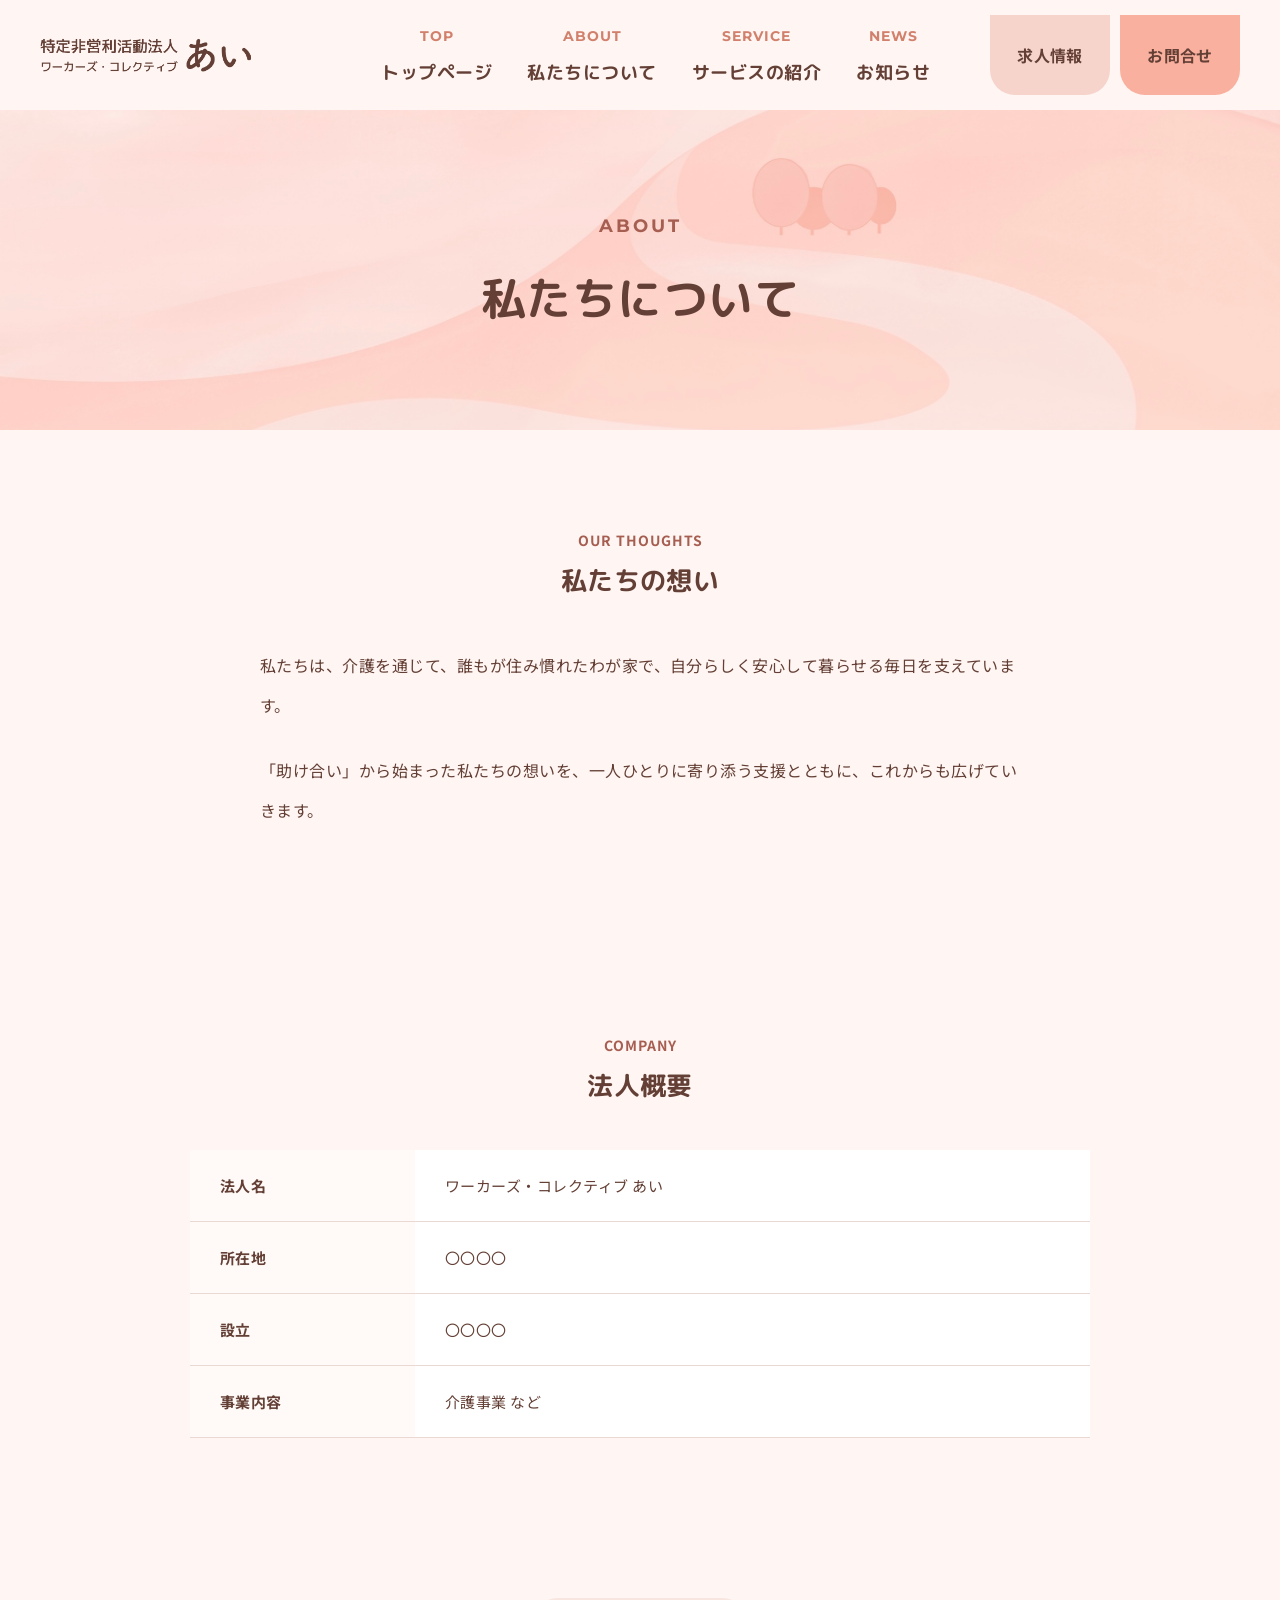
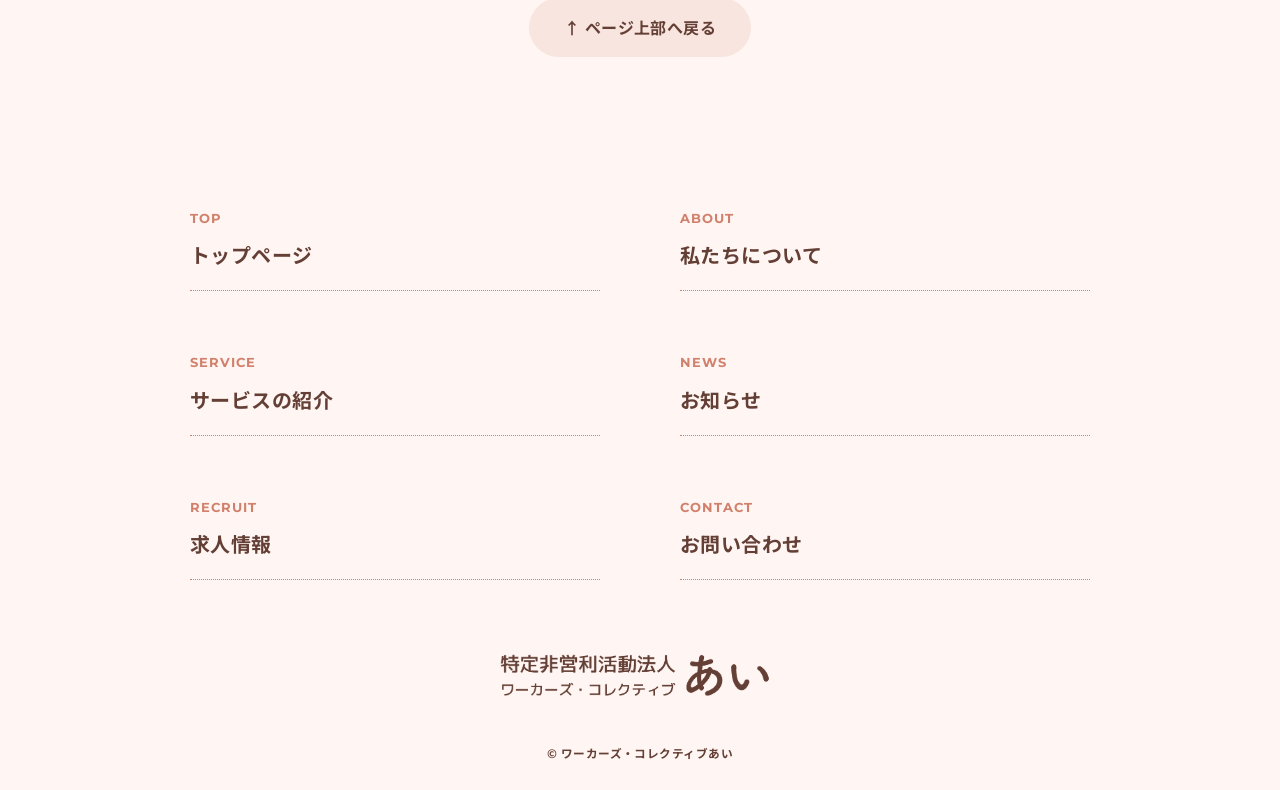
==== commit df499467: "11280617" ====
--- a/about.html
+++ b/about.html
@@ -81,7 +81,7 @@
         <!-- 求人・お問い合わせボタン -->
         <div class="header-actions">
             <a href="./recruit.html" class="header-action recruit">求人情報</a>
-            <a href="./contact.html" class="header-action contact">お問い合わせ</a>
+            <a href="./contact.html" class="header-action contact">お問合せ</a>
 
             <!-- スマホ用MENUボタン -->
             <button class="toggle-menu-button" aria-label="メニューを開く" aria-expanded="false">
--- a/css/common.css
+++ b/css/common.css
@@ -739,3 +739,45 @@
     font-size: 12px;
   }
 }
+
+
+/* =========================
+   2026-11 readability refinements
+   Shared accessible type + subtitle color
+========================= */
+:root {
+  --color-subtitle: #A65E51;
+}
+
+body {
+  font-size: 16px;
+}
+
+/* Shared English section subtitles */
+.section-en,
+.about-hero-en {
+  color: var(--color-subtitle);
+}
+
+/* Mobile contact label: improve legibility and tap area */
+@media (max-width: 1100px) {
+  .header-action.contact {
+    font-size: 12px;
+    font-weight: 700;
+    line-height: 1.35;
+  }
+}
+
+/* Back-to-top link: larger readable text and comfortable touch target */
+.page-top a {
+  font-size: 16px;
+  font-weight: 700;
+  min-height: 48px;
+}
+
+@media (max-width: 768px) {
+  .page-top a {
+    font-size: 15px;
+    min-height: 48px;
+  }
+}
--- a/css/about.css
+++ b/css/about.css
@@ -135,3 +135,25 @@
     padding-top: 5px;
   }
 }
+
+
+/* Mobile body text: readable at a comfortable size */
+@media (max-width: 800px) {
+  .about-message-text {
+    font-size: 16px;
+    line-height: 2.1;
+  }
+
+  .company-table th,
+  .company-table td {
+    font-size: 16px;
+  }
+
+  .section-en {
+    color: #A65E51;
+  }
+}
+
+.section-en {
+  color: #A65E51;
+}
--- a/css/recruit.css
+++ b/css/recruit.css
@@ -136,3 +136,12 @@
     font-size: 13px;
   }
 }
+
+
+/* Readable body copy on mobile */
+@media (max-width: 768px) {
+    .recruit-message-text,
+    .recruit-link p {
+        font-size: 16px;
+    }
+}
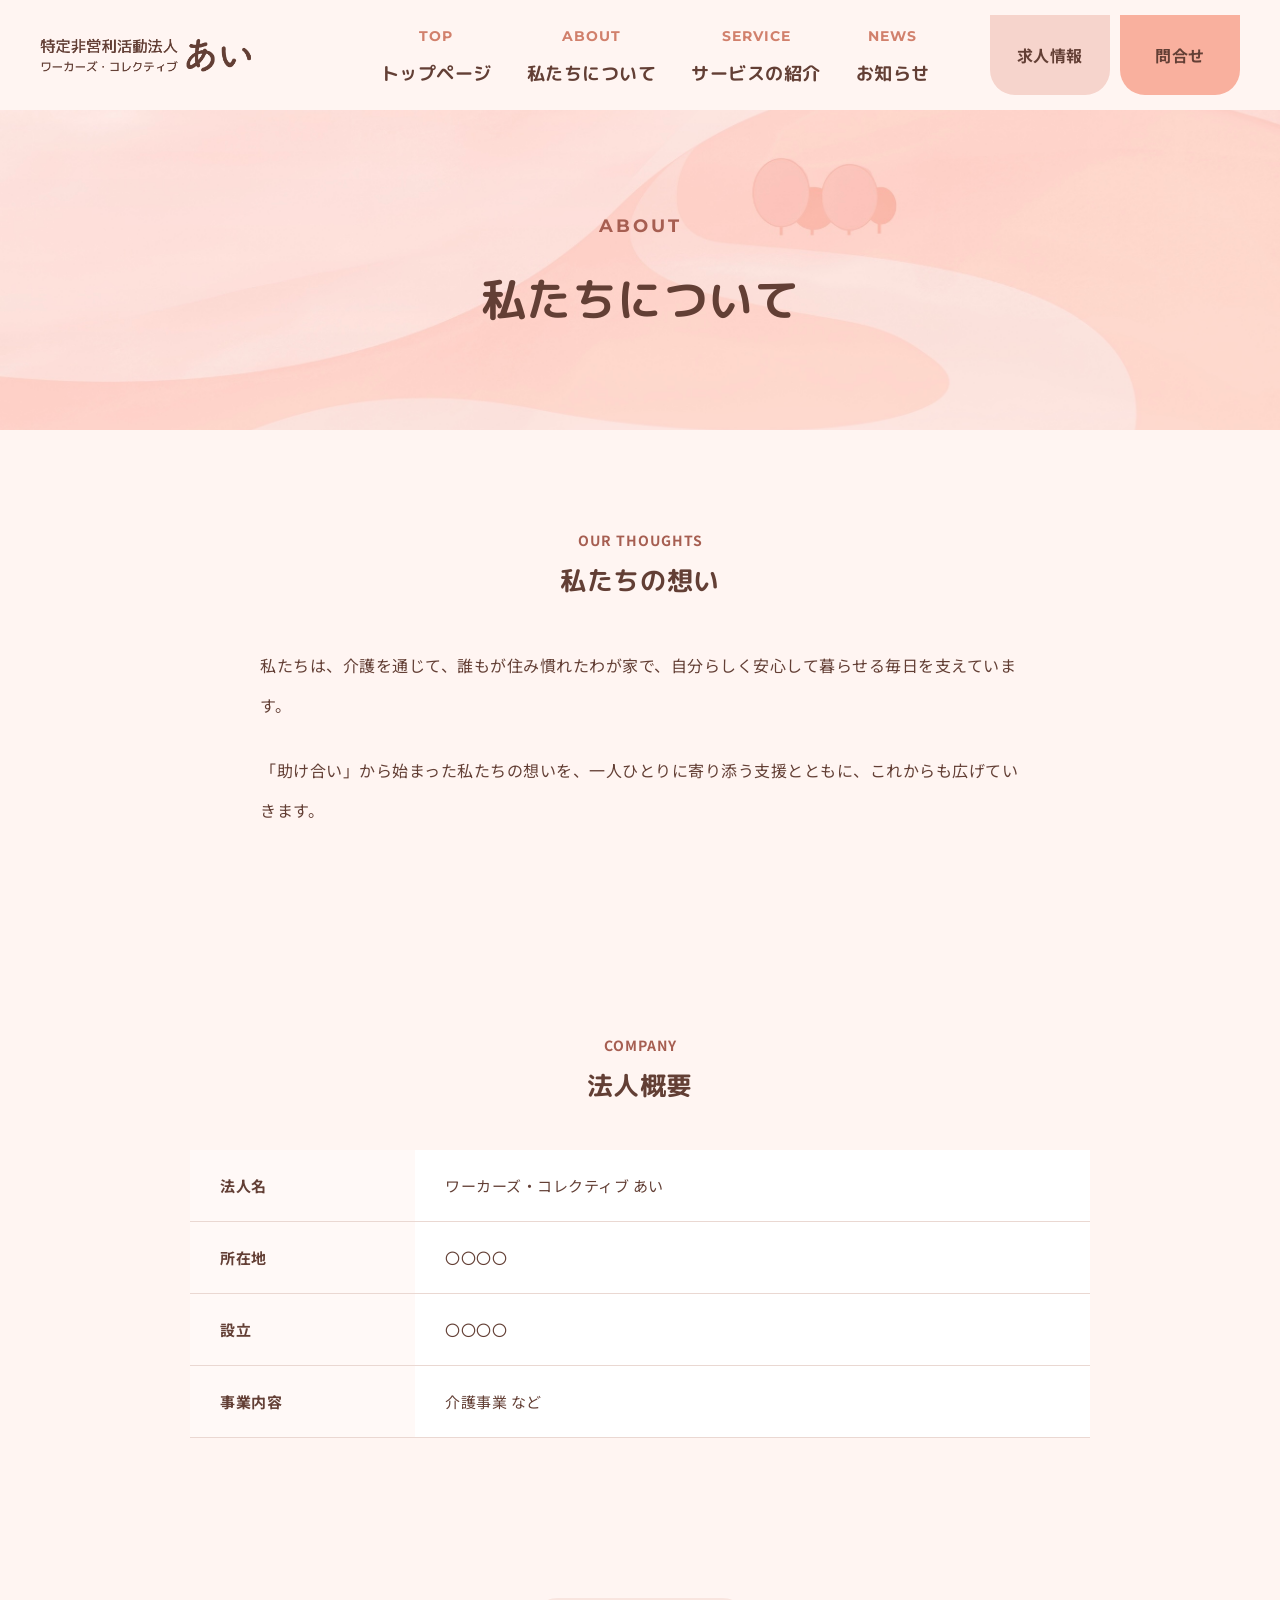
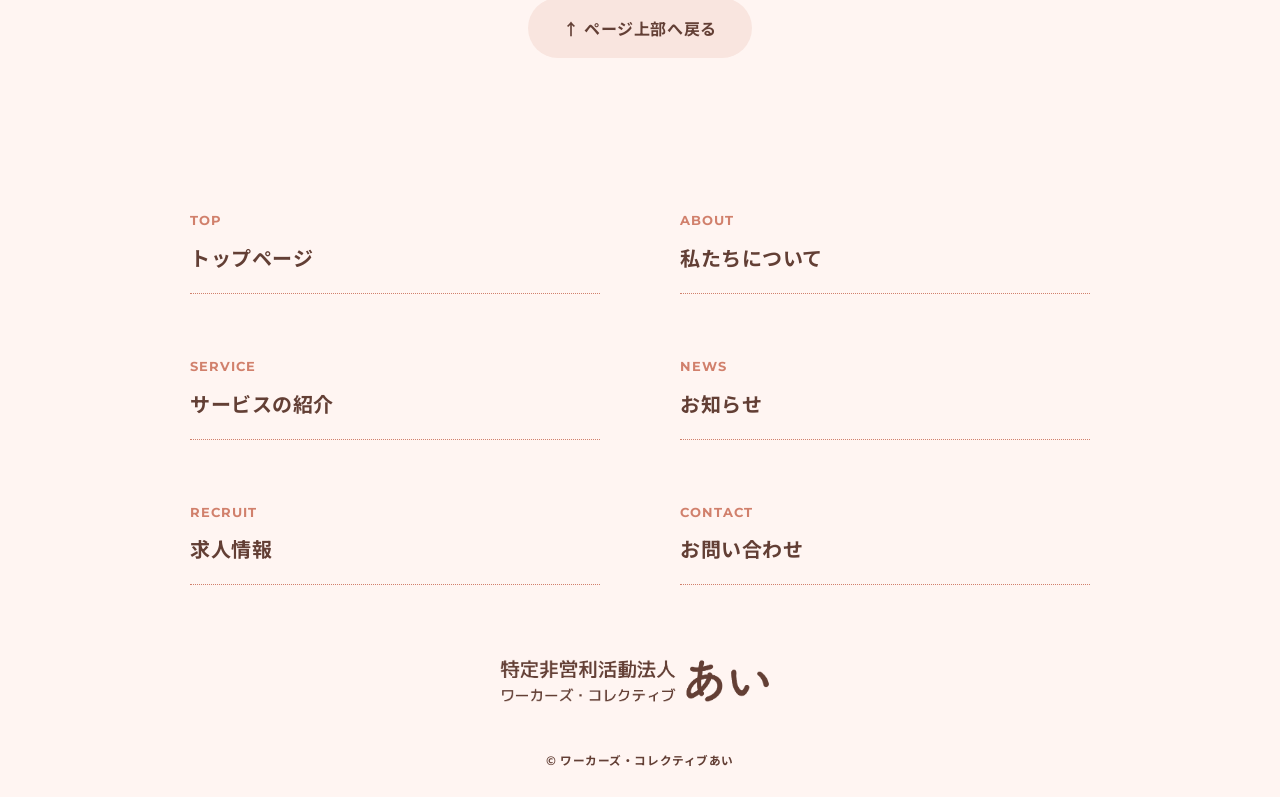
==== commit bdee9133: "11280709" ====
--- a/about.html
+++ b/about.html
@@ -81,7 +81,7 @@
         <!-- 求人・お問い合わせボタン -->
         <div class="header-actions">
             <a href="./recruit.html" class="header-action recruit">求人情報</a>
-            <a href="./contact.html" class="header-action contact">お問合せ</a>
+            <a href="./contact.html" class="header-action contact">問合せ</a>
 
             <!-- スマホ用MENUボタン -->
             <button class="toggle-menu-button" aria-label="メニューを開く" aria-expanded="false">
--- a/css/common.css
+++ b/css/common.css
@@ -38,12 +38,12 @@
 
   /* 本文フォント */
   font-family: "Noto Sans JP", sans-serif;
-  font-size: 16px;
+  font-size: 17px;
   font-weight: 400;
 
   /* 読みやすさ */
   letter-spacing: 0.03em;
-  line-height: 1.8;
+  line-height: 1.9;
 }
 
 img {
@@ -781,3 +781,20 @@
     min-height: 48px;
   }
 }
+
+
+/* =========================
+   全ページ共通：本文の読みやすさ
+   PC 17px / スマートフォン 18px
+========================= */
+body {
+  font-size: 17px;
+  line-height: 1.9;
+}
+
+@media (max-width: 768px) {
+  body {
+    font-size: 18px;
+    line-height: 1.9;
+  }
+}
--- a/css/about.css
+++ b/css/about.css
@@ -157,3 +157,16 @@
 .section-en {
   color: #A65E51;
 }
+
+
+
+/* Mobile: center the main text column with equal side margins */
+@media (max-width: 800px) {
+  .about-message-text {
+    width: 80%;
+    max-width: none;
+    margin-left: auto;
+    margin-right: auto;
+    box-sizing: border-box;
+  }
+}
--- a/css/recruit.css
+++ b/css/recruit.css
@@ -145,3 +145,16 @@
         font-size: 16px;
     }
 }
+
+
+
+/* Mobile: center recruitment text column with balanced side margins */
+@media (max-width: 800px) {
+  .recruit-message-text {
+    width: 80%;
+    max-width: none;
+    margin-left: auto;
+    margin-right: auto;
+    box-sizing: border-box;
+  }
+}
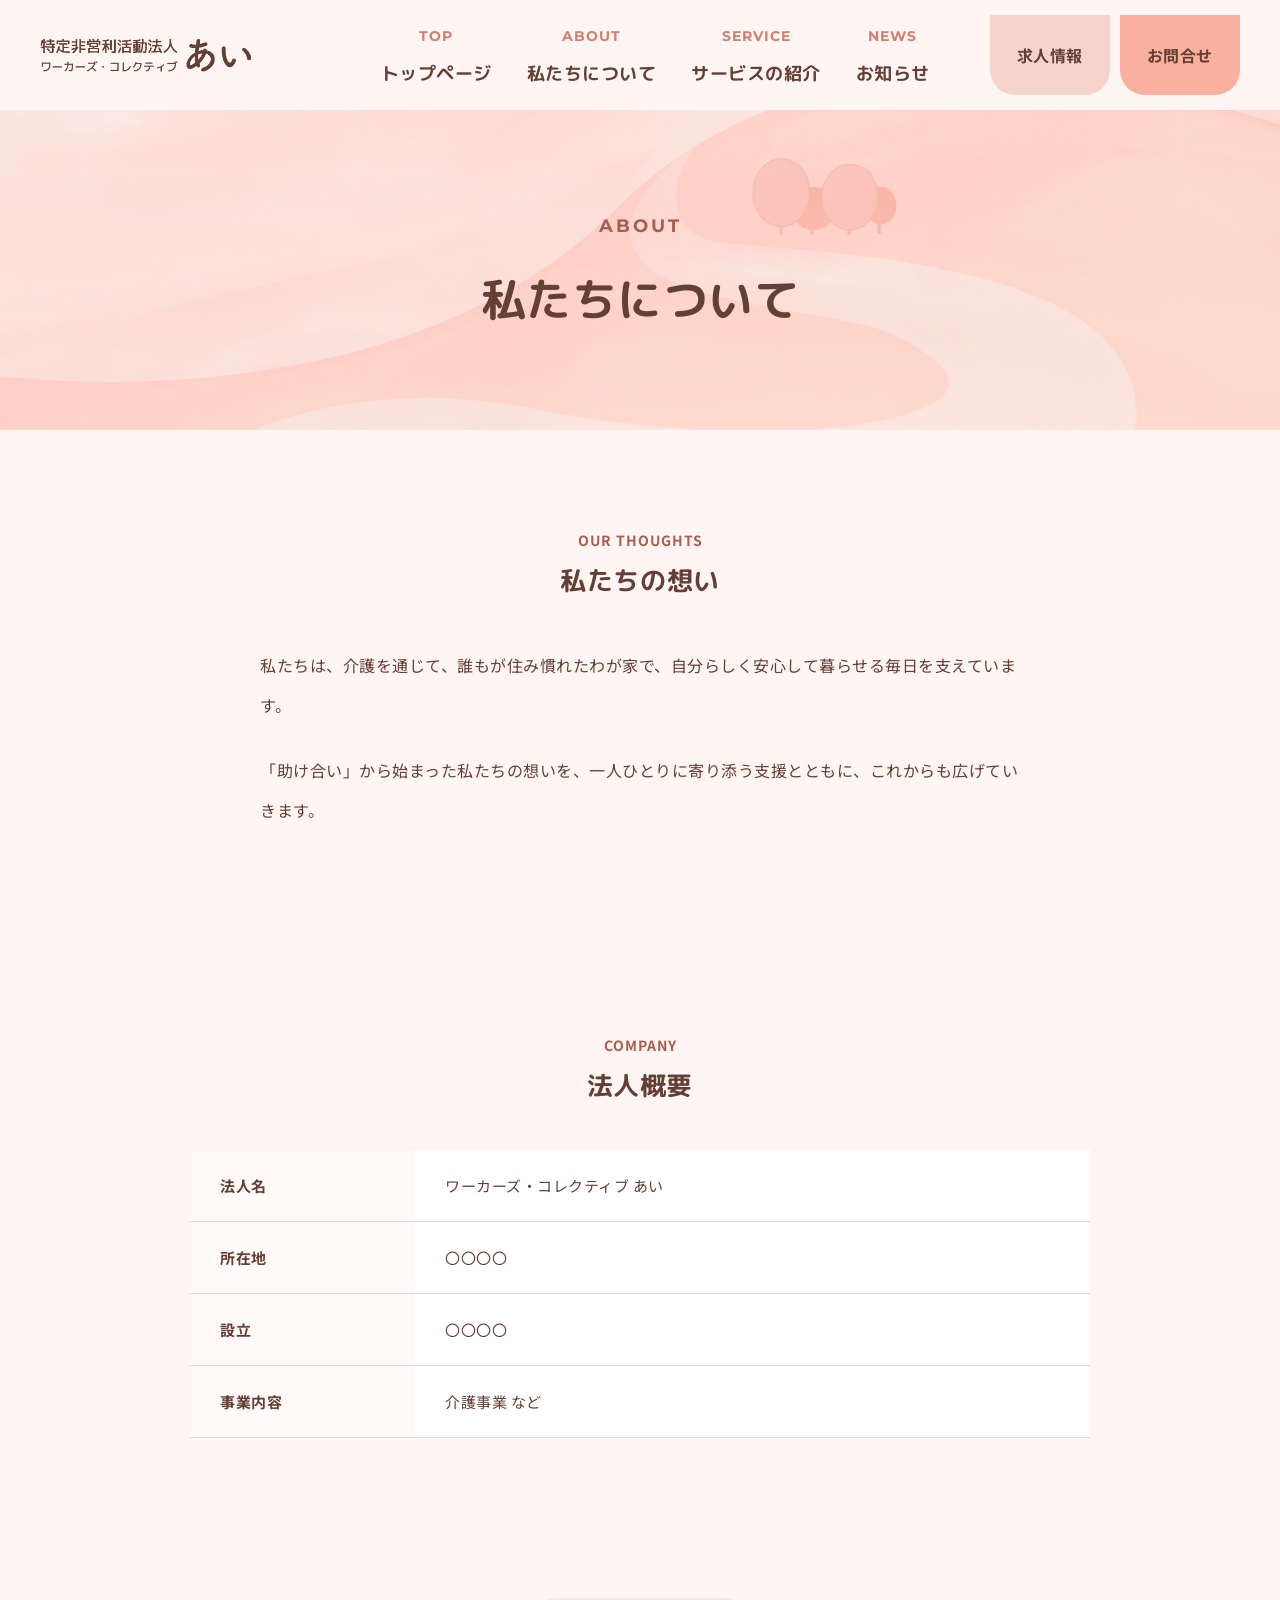
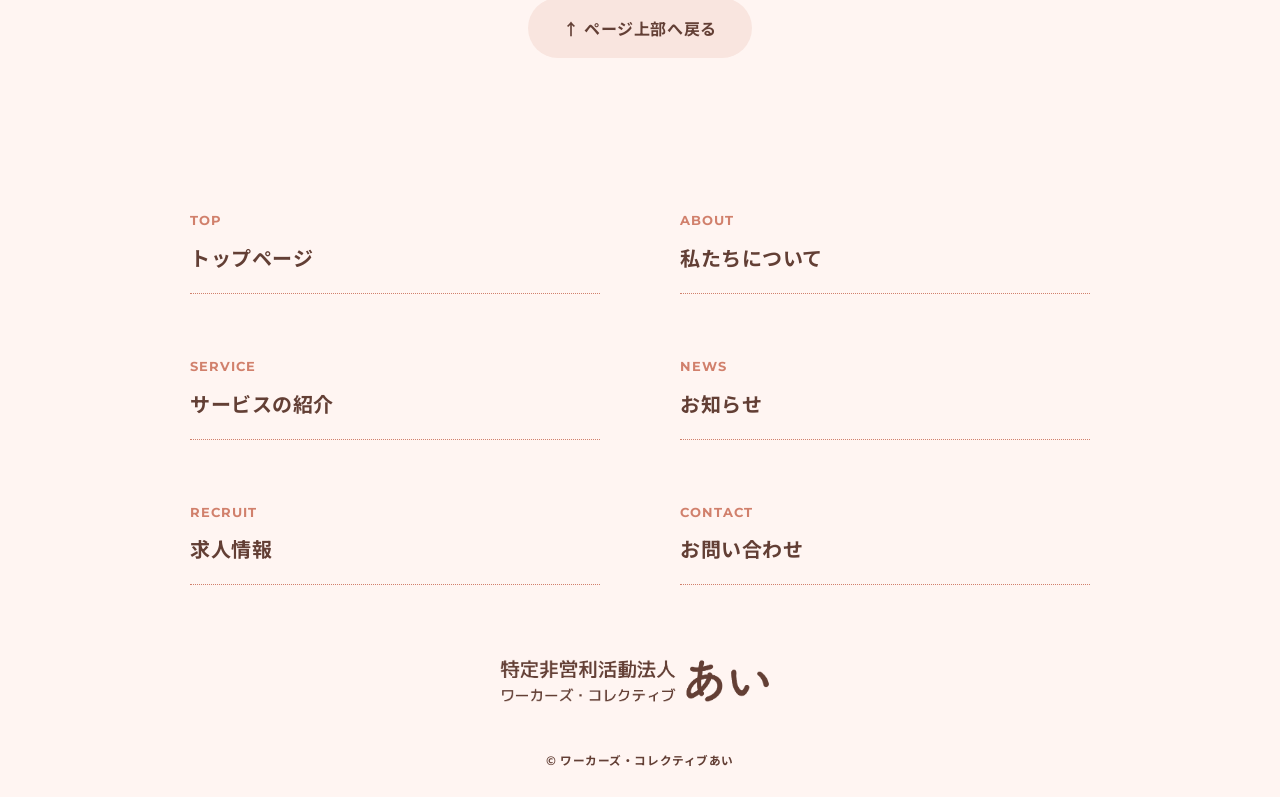
==== commit 3be35eda: "11280733" ====
--- a/about.html
+++ b/about.html
@@ -81,7 +81,7 @@
         <!-- 求人・お問い合わせボタン -->
         <div class="header-actions">
             <a href="./recruit.html" class="header-action recruit">求人情報</a>
-            <a href="./contact.html" class="header-action contact">問合せ</a>
+            <a href="./contact.html" class="header-action contact">お問合せ</a>
 
             <!-- スマホ用MENUボタン -->
             <button class="toggle-menu-button" aria-label="メニューを開く" aria-expanded="false">
--- a/css/common.css
+++ b/css/common.css
@@ -762,7 +762,7 @@
 /* Mobile contact label: improve legibility and tap area */
 @media (max-width: 1100px) {
   .header-action.contact {
-    font-size: 12px;
+    font-size: 11px;
     font-weight: 700;
     line-height: 1.35;
   }
--- a/css/about.css
+++ b/css/about.css
@@ -170,3 +170,21 @@
     box-sizing: border-box;
   }
 }
+
+/* Mobile: match the reference text-column width (about 80% of viewport).
+   Set the outer section full-width so nested percentages do not shrink twice. */
+@media (max-width: 800px) {
+  .about-message {
+    width: 100%;
+    max-width: none;
+    box-sizing: border-box;
+  }
+
+  .about-message-text {
+    width: 80vw;
+    max-width: none;
+    margin-left: auto;
+    margin-right: auto;
+    box-sizing: border-box;
+  }
+}
--- a/css/recruit.css
+++ b/css/recruit.css
@@ -158,3 +158,20 @@
     box-sizing: border-box;
   }
 }
+
+/* Mobile: keep the message column consistent with other pages. */
+@media (max-width: 800px) {
+  .recruit-message {
+    width: 100%;
+    max-width: none;
+    box-sizing: border-box;
+  }
+
+  .recruit-message-text {
+    width: 80vw;
+    max-width: none;
+    margin-left: auto;
+    margin-right: auto;
+    box-sizing: border-box;
+  }
+}
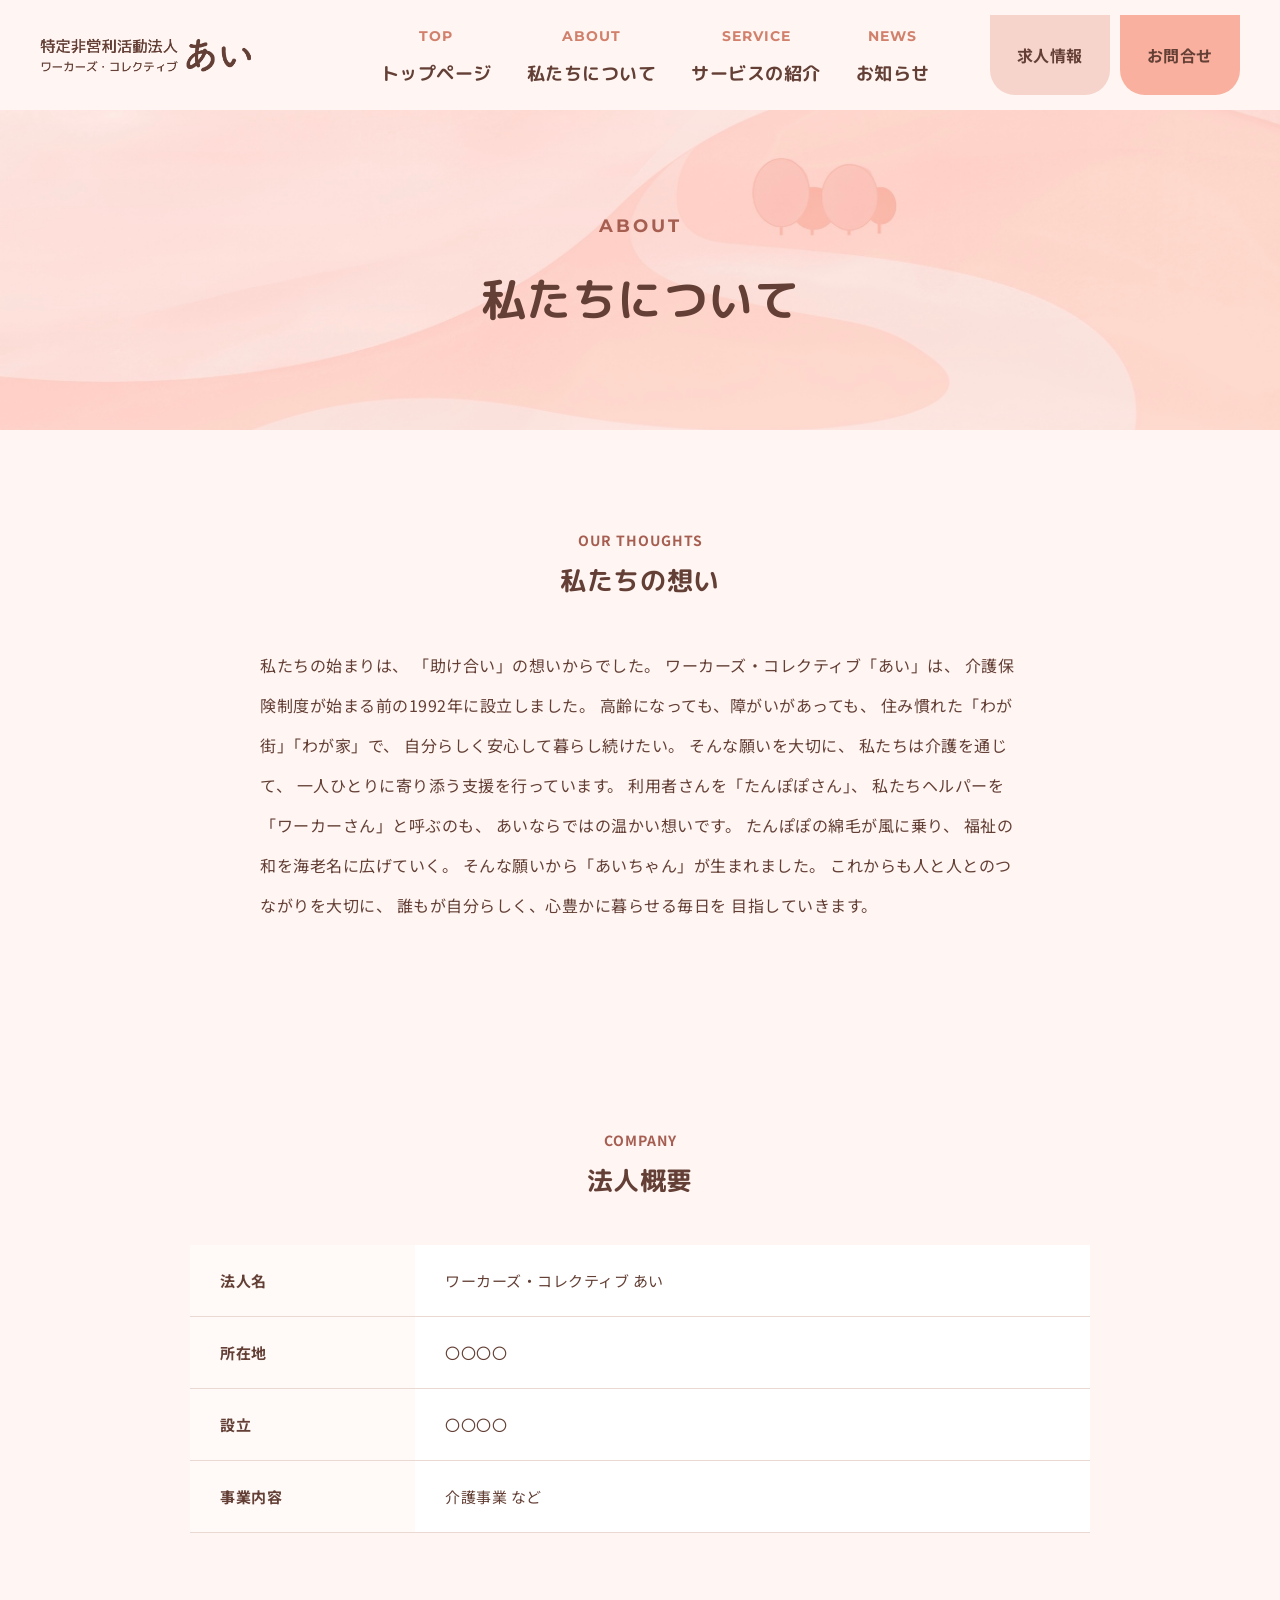
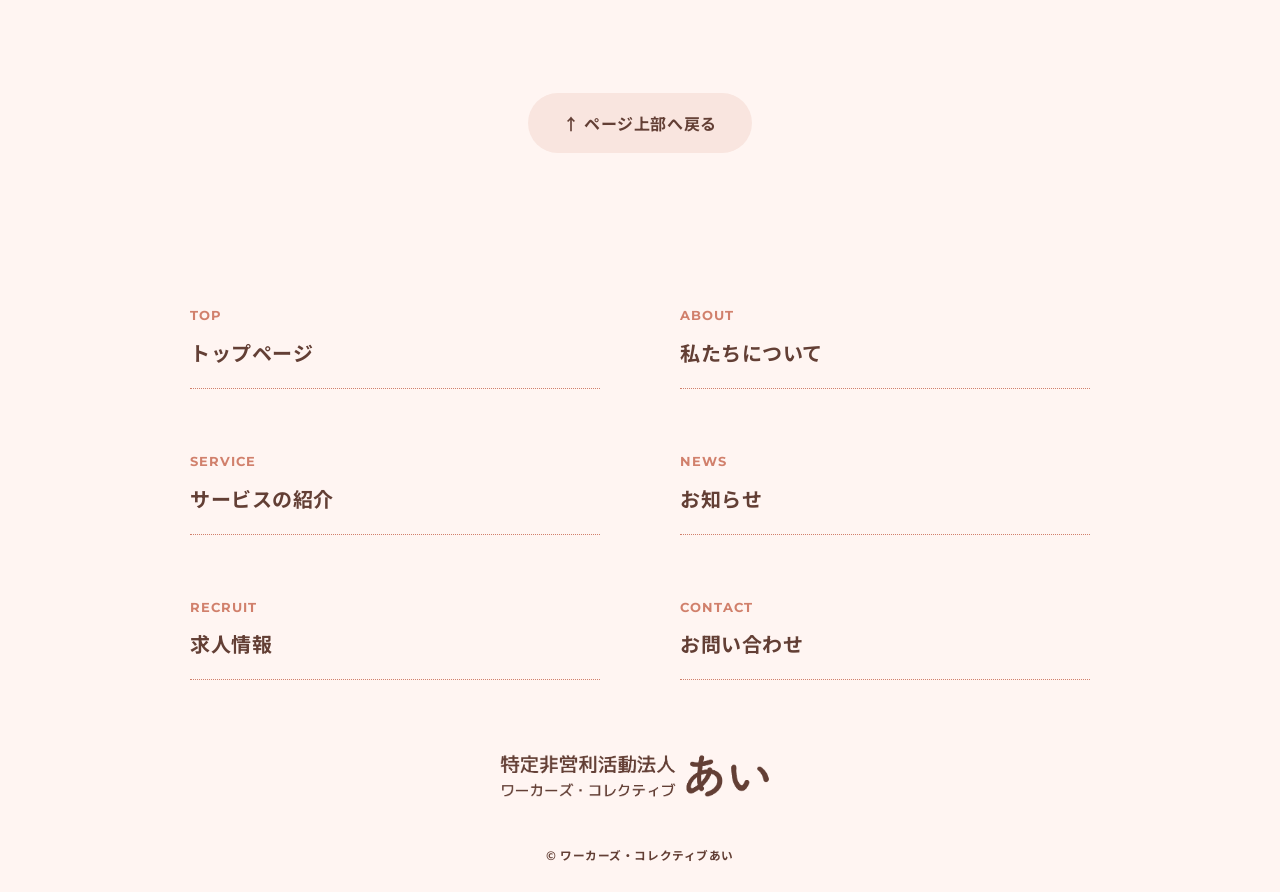
==== commit 7eadc0e1: "11280800" ====
--- a/about.html
+++ b/about.html
@@ -130,12 +130,32 @@
 
 <div class="about-message-text ">
                 <p>
-                私たちは、介護を通じて、誰もが住み慣れたわが家で、自分らしく安心して暮らせる毎日を支えています。
-            </p>
-
-            <p>
-                「助け合い」から始まった私たちの想いを、一人ひとりに寄り添う支援とともに、これからも広げていきます。
-            </p>
+私たちの始まりは、
+「助け合い」の想いからでした。
+
+ワーカーズ・コレクティブ「あい」は、
+介護保険制度が始まる前の1992年に設立しました。
+
+高齢になっても、障がいがあっても、
+住み慣れた「わが街」「わが家」で、
+自分らしく安心して暮らし続けたい。
+
+そんな願いを大切に、
+私たちは介護を通じて、
+一人ひとりに寄り添う支援を行っています。
+
+利用者さんを「たんぽぽさん」、
+私たちヘルパーを「ワーカーさん」と呼ぶのも、
+あいならではの温かい想いです。
+
+たんぽぽの綿毛が風に乗り、
+福祉の和を海老名に広げていく。
+そんな願いから「あいちゃん」が生まれました。
+
+これからも人と人とのつながりを大切に、
+誰もが自分らしく、心豊かに暮らせる毎日を
+目指していきます。
+</p>
         </div>
 
     </section>
